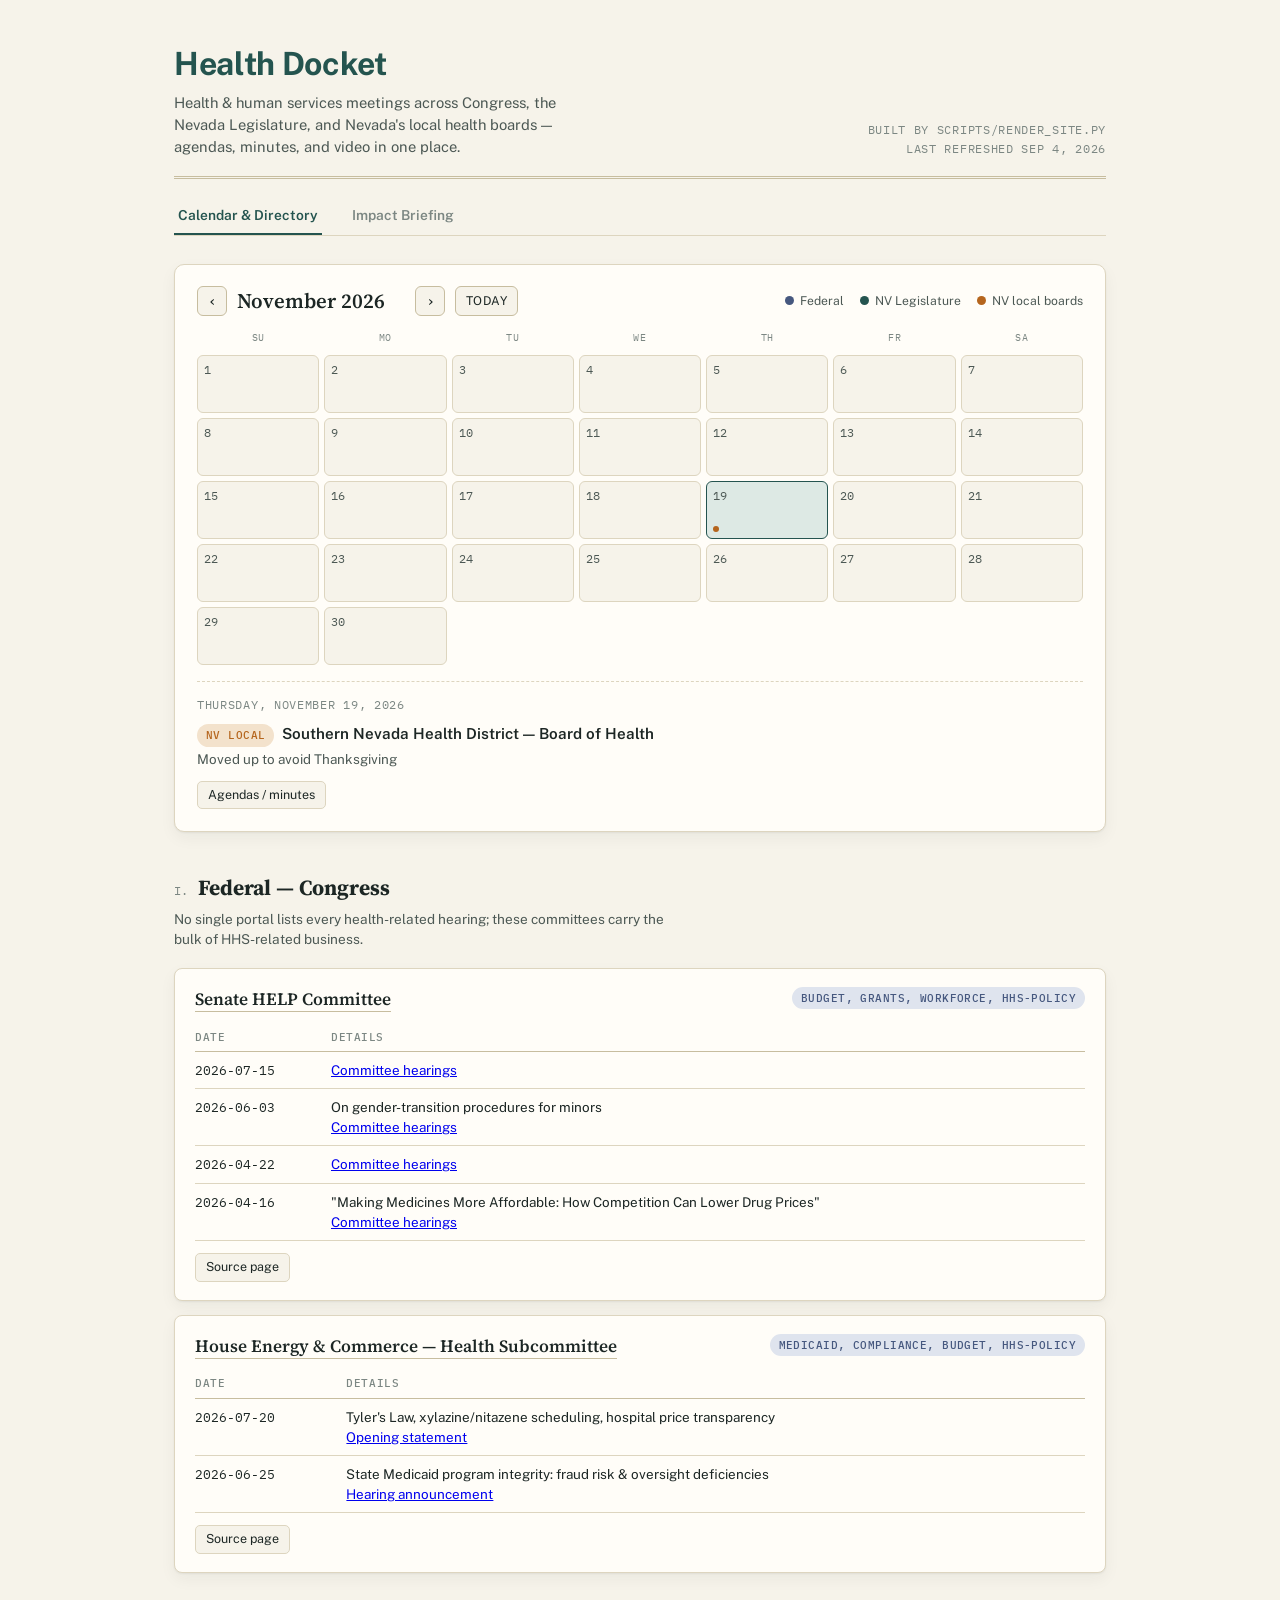
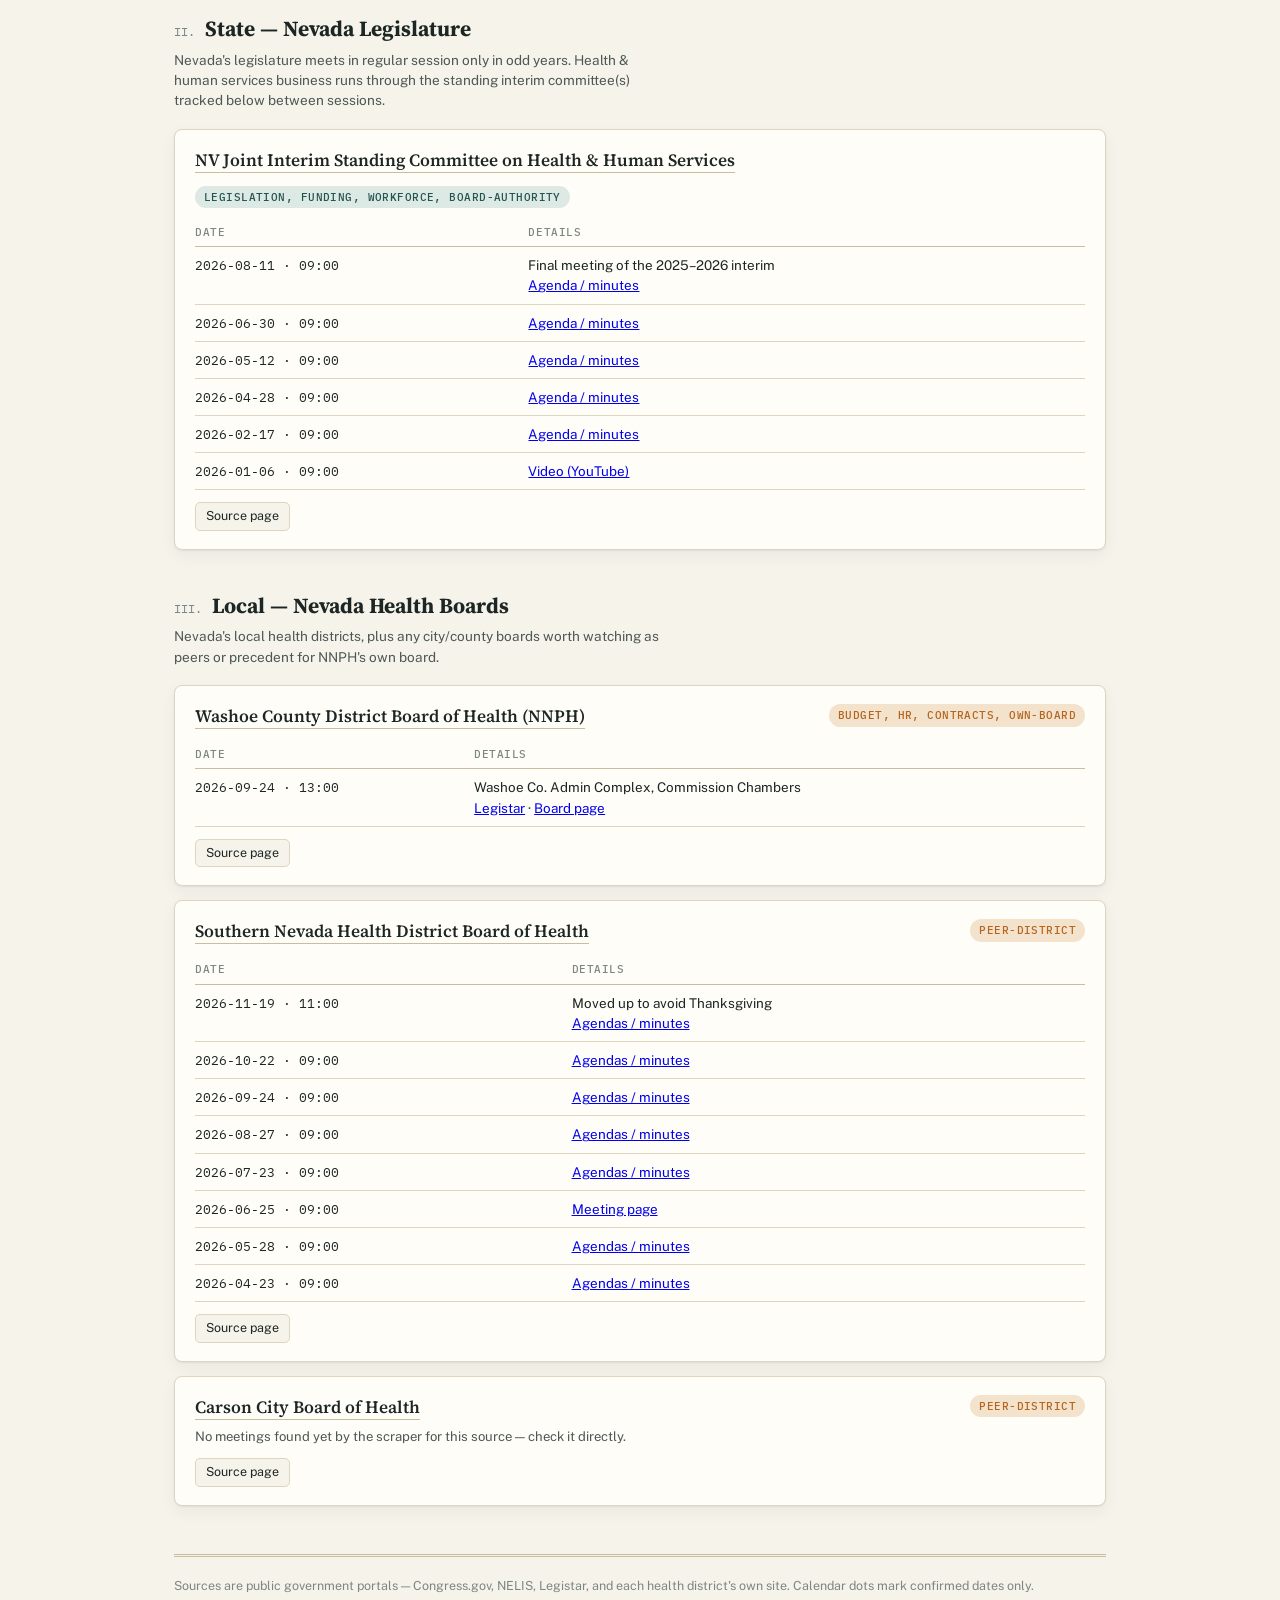
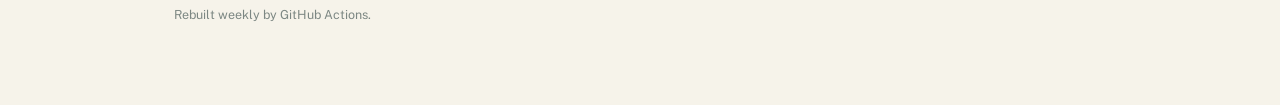
==== site/index.html @ 221c4522 "Initial scaffold: config-driven sources, per-portal scrapers, Jinja-rendered dashboard Replaces the " ====
<!doctype html>
<html lang="en">
<head>
<meta charset="utf-8">
<meta name="viewport" content="width=device-width, initial-scale=1">
<title>Health Docket</title>
<style>
  @import url('https://fonts.googleapis.com/css2?family=Source+Serif+4:opsz,wght@8..60,400;8..60,600;8..60,700&family=Public+Sans:wght@400;500;600;700&family=IBM+Plex+Mono:wght@400;500&display=swap');

  :root{
    --paper: #f6f3ea; --paper-raised: #fffdf8; --ink: #1c2624; --ink-soft: #4c5854; --ink-faint: #7c8783;
    --line: #ddd5bf; --line-strong: #c7bd9f; --primary: #24544f; --primary-soft: #dde9e4;
    --accent: #b5651d; --accent-soft: #f3e2cc; --good: #3f7355; --good-soft: #dfeadf;
    --federal: #46587f; --federal-soft: #dfe4ee; --state: #24544f; --local: #b5651d; --today-ring: #b5651d;
    --shadow: 0 1px 2px rgba(28,38,36,0.06), 0 6px 16px rgba(28,38,36,0.05);
  }
  @media (prefers-color-scheme: dark){
    :root:not([data-theme="light"]){
      --paper: #121715; --paper-raised: #182420; --ink: #e9e6da; --ink-soft: #b7bcb2; --ink-faint: #7f8b85;
      --line: #2b3733; --line-strong: #3c4a44; --primary: #7bbead; --primary-soft: #1c322d;
      --accent: #e0973f; --accent-soft: #3a2c19; --good: #83c39a; --good-soft: #1c3025;
      --federal: #8ea3d1; --federal-soft: #212b3d; --state: #7bbead; --local: #e0973f; --today-ring: #e0973f;
      --shadow: 0 1px 2px rgba(0,0,0,0.3), 0 8px 20px rgba(0,0,0,0.35);
    }
  }
  :root[data-theme="dark"]{
    --paper: #121715; --paper-raised: #182420; --ink: #e9e6da; --ink-soft: #b7bcb2; --ink-faint: #7f8b85;
    --line: #2b3733; --line-strong: #3c4a44; --primary: #7bbead; --primary-soft: #1c322d;
    --accent: #e0973f; --accent-soft: #3a2c19; --good: #83c39a; --good-soft: #1c3025;
    --federal: #8ea3d1; --federal-soft: #212b3d; --state: #7bbead; --local: #e0973f; --today-ring: #e0973f;
    --shadow: 0 1px 2px rgba(0,0,0,0.3), 0 8px 20px rgba(0,0,0,0.35);
  }
  *{ box-sizing: border-box; }
  html{ background: var(--paper); }
  body{ background: var(--paper); color: var(--ink); font-family: 'Public Sans', system-ui, sans-serif; line-height: 1.5; margin: 0; }
  .wrap{ max-width: 980px; margin: 0 auto; padding: 40px 24px 80px; }
  h1,h2,h3{ font-family: 'Source Serif 4', Georgia, serif; text-wrap: balance; margin: 0; }

  header.masthead{ border-bottom: 3px double var(--line-strong); padding-bottom: 18px; margin-bottom: 20px; display: flex; justify-content: space-between; align-items: flex-end; gap: 16px; flex-wrap: wrap; }
  .masthead-title{ font-size: 2rem; font-weight: 700; color: var(--primary); letter-spacing: -0.01em; }
  .masthead-sub{ color: var(--ink-soft); font-size: 0.92rem; max-width: 46ch; margin-top: 4px; }
  .masthead-meta{ text-align: right; font-family: 'IBM Plex Mono', monospace; font-size: 0.72rem; color: var(--ink-faint); text-transform: uppercase; letter-spacing: 0.06em; line-height: 1.6; }

  .tabs{ display: flex; gap: 4px; margin-bottom: 28px; border-bottom: 1px solid var(--line); }
  .tab-btn{ font-family: 'Public Sans', sans-serif; font-size: 0.86rem; font-weight: 600; color: var(--ink-faint); background: none; border: none; border-bottom: 2px solid transparent; padding: 8px 4px 10px; margin-right: 22px; cursor: pointer; }
  .tab-btn:hover{ color: var(--ink); }
  .tab-btn.active{ color: var(--primary); border-bottom-color: var(--primary); }

  .cal-card{ background: var(--paper-raised); border: 1px solid var(--line); border-radius: 10px; padding: 20px 22px 22px; margin-bottom: 40px; box-shadow: var(--shadow); }
  .cal-head{ display: flex; align-items: center; justify-content: space-between; flex-wrap: wrap; gap: 12px; margin-bottom: 14px; }
  .cal-nav{ display: flex; align-items: center; gap: 10px; }
  .cal-nav button{ font-family: 'IBM Plex Mono', monospace; background: var(--paper); border: 1px solid var(--line-strong); color: var(--ink); width: 30px; height: 30px; border-radius: 6px; cursor: pointer; font-size: 0.95rem; line-height: 1; }
  .cal-nav button:hover{ border-color: var(--primary); color: var(--primary); }
  .cal-nav .cal-today-btn{ width: auto; padding: 0 10px; font-family: 'Public Sans', sans-serif; font-size: 0.76rem; text-transform: uppercase; letter-spacing: 0.04em; }
  .cal-month-label{ font-family: 'Source Serif 4', serif; font-size: 1.3rem; font-weight: 600; min-width: 168px; }
  .cal-legend{ display: flex; gap: 16px; flex-wrap: wrap; font-size: 0.76rem; color: var(--ink-soft); }
  .cal-legend span{ display: inline-flex; align-items: center; gap: 6px; }
  .cal-legend i{ width: 9px; height: 9px; border-radius: 50%; display: inline-block; }
  .dot-federal{ background: var(--federal); } .dot-state{ background: var(--state); } .dot-local{ background: var(--local); }
  .cal-grid{ display: grid; grid-template-columns: repeat(7, 1fr); gap: 5px; }
  .cal-dow{ font-family: 'IBM Plex Mono', monospace; font-size: 0.65rem; text-transform: uppercase; letter-spacing: 0.06em; color: var(--ink-faint); text-align: center; padding-bottom: 4px; }
  .cal-cell{ position: relative; min-height: 58px; border: 1px solid var(--line); border-radius: 6px; padding: 5px 6px; background: var(--paper); }
  .cal-cell.pad{ background: transparent; border-color: transparent; }
  .cal-cell.has-events{ cursor: pointer; }
  .cal-cell.has-events:hover{ border-color: var(--primary); }
  .cal-cell.is-today{ box-shadow: inset 0 0 0 2px var(--today-ring); }
  .cal-cell.is-selected{ background: var(--primary-soft); border-color: var(--primary); }
  .cal-daynum{ font-family: 'IBM Plex Mono', monospace; font-size: 0.72rem; font-variant-numeric: tabular-nums; color: var(--ink-soft); }
  .cal-dots{ position: absolute; bottom: 6px; left: 6px; display: flex; gap: 3px; }
  .cal-dots i{ width: 6px; height: 6px; border-radius: 50%; display: inline-block; }
  .cal-detail{ margin-top: 16px; padding-top: 14px; border-top: 1px dashed var(--line); }
  .cal-detail-date{ font-family: 'IBM Plex Mono', monospace; font-size: 0.72rem; text-transform: uppercase; letter-spacing: 0.06em; color: var(--ink-faint); margin-bottom: 10px; }
  .cal-item{ margin-bottom: 12px; } .cal-item:last-child{ margin-bottom: 0; }
  .cal-item-head{ display: flex; align-items: baseline; gap: 8px; flex-wrap: wrap; }
  .cal-item-title{ font-weight: 600; font-size: 0.95rem; }
  .cal-item-note{ font-size: 0.84rem; color: var(--ink-soft); margin-top: 2px; }
  .cal-empty{ color: var(--ink-faint); font-size: 0.86rem; }

  section.tier{ margin-bottom: 40px; }
  .tier-head{ display: flex; align-items: baseline; gap: 10px; margin-bottom: 4px; }
  .tier-index{ font-family: 'IBM Plex Mono', monospace; color: var(--ink-faint); font-size: 0.78rem; }
  .tier-title{ font-size: 1.35rem; color: var(--ink); }
  .tier-desc{ color: var(--ink-soft); font-size: 0.85rem; margin: 4px 0 18px; max-width: 62ch; }

  .card{ background: var(--paper-raised); border: 1px solid var(--line); border-radius: 8px; padding: 18px 20px; margin-bottom: 14px; box-shadow: var(--shadow); }
  .card-head{ display: flex; justify-content: space-between; align-items: flex-start; gap: 12px; flex-wrap: wrap; }
  .card-name{ font-family: 'Source Serif 4', serif; font-weight: 600; font-size: 1.08rem; }
  .card-name a{ color: var(--ink); text-decoration: none; border-bottom: 1px solid var(--line-strong); }
  .card-name a:hover{ color: var(--primary); border-color: var(--primary); }
  .pill{ font-family: 'IBM Plex Mono', monospace; font-size: 0.68rem; letter-spacing: 0.04em; text-transform: uppercase; padding: 3px 9px; border-radius: 100px; white-space: nowrap; font-weight: 500; }
  .pill-upcoming{ background: var(--accent-soft); color: var(--accent); }
  .pill-recurring{ background: var(--primary-soft); color: var(--primary); }
  .pill-watch{ background: var(--line); color: var(--ink-soft); }
  .pill-federal{ background: var(--federal-soft); color: var(--federal); }
  .card-meta{ font-size: 0.82rem; color: var(--ink-soft); margin-top: 6px; }
  .linkrow{ display: flex; flex-wrap: wrap; gap: 8px; margin-top: 12px; }
  .linkrow a{ font-size: 0.78rem; color: var(--ink); background: var(--paper); border: 1px solid var(--line); padding: 4px 10px; border-radius: 5px; text-decoration: none; display: inline-flex; align-items: center; gap: 5px; }
  .linkrow a:hover{ border-color: var(--primary); color: var(--primary); }
  table.history{ width: 100%; border-collapse: collapse; font-size: 0.84rem; margin-top: 10px; }
  table.history th{ text-align: left; font-family: 'IBM Plex Mono', monospace; font-size: 0.68rem; text-transform: uppercase; letter-spacing: 0.05em; color: var(--ink-faint); font-weight: 500; padding: 6px 10px 6px 0; border-bottom: 1px solid var(--line-strong); }
  table.history td{ padding: 8px 10px 8px 0; border-bottom: 1px solid var(--line); vertical-align: top; }
  table.history td.date{ font-family: 'IBM Plex Mono', monospace; font-variant-numeric: tabular-nums; white-space: nowrap; }
  .table-wrap{ overflow-x: auto; }

  .briefing-intro{ color: var(--ink-soft); font-size: 0.88rem; max-width: 66ch; margin-bottom: 28px; }
  .briefing-intro b{ color: var(--ink); }
  .impact-card{ background: var(--paper-raised); border: 1px solid var(--line); border-radius: 8px; padding: 18px 20px; margin-bottom: 14px; box-shadow: var(--shadow); }
  .impact-date{ font-family: 'IBM Plex Mono', monospace; font-size: 0.72rem; color: var(--ink-faint); text-transform: uppercase; letter-spacing: 0.05em; margin-bottom: 4px; }
  .impact-title{ font-family: 'Source Serif 4', serif; font-weight: 600; font-size: 1.05rem; }
  .impact-note{ margin-top: 12px; padding: 10px 14px; background: var(--accent-soft); border-left: 3px solid var(--accent); border-radius: 0 5px 5px 0; font-size: 0.86rem; color: var(--ink); }
  .impact-note b{ display: block; font-family: 'IBM Plex Mono', monospace; font-size: 0.66rem; text-transform: uppercase; letter-spacing: 0.06em; color: var(--accent); margin-bottom: 4px; }
  .impact-note.unverified{ background: var(--line); border-left-color: var(--ink-faint); }
  .impact-note.unverified b{ color: var(--ink-soft); }
  .impact-empty{ color: var(--ink-faint); font-size: 0.86rem; }

  footer{ margin-top: 48px; padding-top: 20px; border-top: 3px double var(--line-strong); font-size: 0.78rem; color: var(--ink-faint); display: flex; justify-content: space-between; flex-wrap: wrap; gap: 10px; }

  @media (max-width: 620px){ .masthead{ flex-direction: column; align-items: flex-start; } .masthead-meta{ text-align: left; } .cal-cell{ min-height: 44px; } .cal-daynum{ font-size: 0.64rem; } }
</style>
</head>
<body>
<div class="wrap">

  <header class="masthead">
    <div>
      <div class="masthead-title">Health Docket</div>
      <div class="masthead-sub">Health &amp; human services meetings across Congress, the Nevada Legislature, and Nevada's local health boards — agendas, minutes, and video in one place.</div>
    </div>
    <div class="masthead-meta">Built by scripts/render_site.py<br>Last refreshed Sep 4, 2026</div>
  </header>

  <nav class="tabs">
    <button class="tab-btn active" data-view="calendar">Calendar &amp; Directory</button>
    <button class="tab-btn" data-view="briefing">Impact Briefing</button>
  </nav>

  <div id="view-calendar" class="view">
    <div class="cal-card">
      <div class="cal-head">
        <div class="cal-nav">
          <button id="cal-prev" aria-label="Previous month">&lsaquo;</button>
          <div class="cal-month-label" id="cal-month-label"></div>
          <button id="cal-next" aria-label="Next month">&rsaquo;</button>
          <button class="cal-today-btn" id="cal-today">Today</button>
        </div>
        <div class="cal-legend">
          <span><i class="dot-federal"></i>Federal</span>
          <span><i class="dot-state"></i>NV Legislature</span>
          <span><i class="dot-local"></i>NV local boards</span>
        </div>
      </div>
      <div class="cal-grid" id="cal-dow"></div>
      <div class="cal-grid" id="cal-grid" style="margin-top:5px;"></div>
      <div class="cal-detail" id="cal-detail"></div>
    </div>

    
    <section class="tier">
      <div class="tier-head">
        <span class="tier-index">I.</span>
        <h2 class="tier-title">Federal — Congress</h2>
      </div>
      <p class="tier-desc">No single portal lists every health-related hearing; these committees carry the bulk of HHS-related business.
</p>

      
      <div class="card">
        <div class="card-head">
          <span class="card-name"><a href="https://www.help.senate.gov/hearings" target="_blank" rel="noopener">Senate HELP Committee</a></span>
          <span class="pill pill-federal">budget, grants, workforce, hhs-policy</span>
        </div>
        
        <div class="table-wrap">
          <table class="history">
            <tr><th>Date</th><th>Details</th></tr>
            
            <tr>
              <td class="date">2026-07-15</td>
              <td><a href="https://www.help.senate.gov/hearings" target="_blank" rel="noopener">Committee hearings</a></td>
            </tr>
            
            <tr>
              <td class="date">2026-06-03</td>
              <td>On gender-transition procedures for minors<br><a href="https://www.help.senate.gov/hearings" target="_blank" rel="noopener">Committee hearings</a></td>
            </tr>
            
            <tr>
              <td class="date">2026-04-22</td>
              <td><a href="https://www.help.senate.gov/hearings" target="_blank" rel="noopener">Committee hearings</a></td>
            </tr>
            
            <tr>
              <td class="date">2026-04-16</td>
              <td>&#34;Making Medicines More Affordable: How Competition Can Lower Drug Prices&#34;<br><a href="https://www.help.senate.gov/hearings" target="_blank" rel="noopener">Committee hearings</a></td>
            </tr>
            
          </table>
        </div>
        
        
        <div class="linkrow"><a href="https://www.help.senate.gov/hearings" target="_blank" rel="noopener">Source page</a></div>
        
      </div>
      
      <div class="card">
        <div class="card-head">
          <span class="card-name"><a href="https://energycommerce.house.gov/news/hearings" target="_blank" rel="noopener">House Energy &amp; Commerce — Health Subcommittee</a></span>
          <span class="pill pill-federal">medicaid, compliance, budget, hhs-policy</span>
        </div>
        
        <div class="table-wrap">
          <table class="history">
            <tr><th>Date</th><th>Details</th></tr>
            
            <tr>
              <td class="date">2026-07-20</td>
              <td>Tyler&#39;s Law, xylazine/nitazene scheduling, hospital price transparency<br><a href="https://energycommerce.house.gov/posts/chairman-guthrie-delivers-opening-statement-at-full-committee-markup-to-promote-affordability-and-the-wellbeing-of-americans" target="_blank" rel="noopener">Opening statement</a></td>
            </tr>
            
            <tr>
              <td class="date">2026-06-25</td>
              <td>State Medicaid program integrity: fraud risk &amp; oversight deficiencies<br><a href="https://energycommerce.house.gov/posts/chairmen-guthrie-and-joyce-announce-oversight-and-investigations-hearing-on-the-fraud-risks-of-state-medicaid-programs" target="_blank" rel="noopener">Hearing announcement</a></td>
            </tr>
            
          </table>
        </div>
        
        
        <div class="linkrow"><a href="https://energycommerce.house.gov/news/hearings" target="_blank" rel="noopener">Source page</a></div>
        
      </div>
      
    </section>
    
    <section class="tier">
      <div class="tier-head">
        <span class="tier-index">II.</span>
        <h2 class="tier-title">State — Nevada Legislature</h2>
      </div>
      <p class="tier-desc">Nevada&#39;s legislature meets in regular session only in odd years. Health &amp; human services business runs through the standing interim committee(s) tracked below between sessions.
</p>

      
      <div class="card">
        <div class="card-head">
          <span class="card-name"><a href="https://www.leg.state.nv.us/App/InterimCommittee/REL/Interim2025/Committee/2053/Meetings" target="_blank" rel="noopener">NV Joint Interim Standing Committee on Health &amp; Human Services</a></span>
          <span class="pill pill-recurring">legislation, funding, workforce, board-authority</span>
        </div>
        
        <div class="table-wrap">
          <table class="history">
            <tr><th>Date</th><th>Details</th></tr>
            
            <tr>
              <td class="date">2026-08-11 · 09:00</td>
              <td>Final meeting of the 2025–2026 interim<br><a href="https://www.leg.state.nv.us/App/InterimCommittee/REL/Interim2025/Meeting/34838" target="_blank" rel="noopener">Agenda / minutes</a></td>
            </tr>
            
            <tr>
              <td class="date">2026-06-30 · 09:00</td>
              <td><a href="https://www.leg.state.nv.us/App/InterimCommittee/REL/Interim2025/Meeting/34835" target="_blank" rel="noopener">Agenda / minutes</a></td>
            </tr>
            
            <tr>
              <td class="date">2026-05-12 · 09:00</td>
              <td><a href="https://www.leg.state.nv.us/App/InterimCommittee/REL/Interim2025/Meeting/34836" target="_blank" rel="noopener">Agenda / minutes</a></td>
            </tr>
            
            <tr>
              <td class="date">2026-04-28 · 09:00</td>
              <td><a href="https://www.leg.state.nv.us/App/InterimCommittee/REL/Interim2025/Meeting/35162" target="_blank" rel="noopener">Agenda / minutes</a></td>
            </tr>
            
            <tr>
              <td class="date">2026-02-17 · 09:00</td>
              <td><a href="https://www.leg.state.nv.us/App/InterimCommittee/REL/Interim2025/Meeting/34834" target="_blank" rel="noopener">Agenda / minutes</a></td>
            </tr>
            
            <tr>
              <td class="date">2026-01-06 · 09:00</td>
              <td><a href="https://www.youtube.com/watch?v=RcCjScFBsyc" target="_blank" rel="noopener">Video (YouTube)</a></td>
            </tr>
            
          </table>
        </div>
        
        
        <div class="linkrow"><a href="https://www.leg.state.nv.us/App/InterimCommittee/REL/Interim2025/Committee/2053/Meetings" target="_blank" rel="noopener">Source page</a></div>
        
      </div>
      
    </section>
    
    <section class="tier">
      <div class="tier-head">
        <span class="tier-index">III.</span>
        <h2 class="tier-title">Local — Nevada Health Boards</h2>
      </div>
      <p class="tier-desc">Nevada&#39;s local health districts, plus any city/county boards worth watching as peers or precedent for NNPH&#39;s own board.
</p>

      
      <div class="card">
        <div class="card-head">
          <span class="card-name"><a href="https://washoe-nv.legistar.com/" target="_blank" rel="noopener">Washoe County District Board of Health (NNPH)</a></span>
          <span class="pill pill-upcoming">budget, hr, contracts, own-board</span>
        </div>
        
        <div class="table-wrap">
          <table class="history">
            <tr><th>Date</th><th>Details</th></tr>
            
            <tr>
              <td class="date">2026-09-24 · 13:00</td>
              <td>Washoe Co. Admin Complex, Commission Chambers<br><a href="https://washoe-nv.legistar.com/" target="_blank" rel="noopener">Legistar</a> · <a href="https://www.nnph.org/about-us/board-committees/district-board-of-health/index.php" target="_blank" rel="noopener">Board page</a></td>
            </tr>
            
          </table>
        </div>
        
        
        <div class="linkrow"><a href="https://washoe-nv.legistar.com/" target="_blank" rel="noopener">Source page</a></div>
        
      </div>
      
      <div class="card">
        <div class="card-head">
          <span class="card-name"><a href="https://www.southernnevadahealthdistrict.org/meetings/board-of-health-agendas-minutes-and-audio-recordings/" target="_blank" rel="noopener">Southern Nevada Health District Board of Health</a></span>
          <span class="pill pill-upcoming">peer-district</span>
        </div>
        
        <div class="table-wrap">
          <table class="history">
            <tr><th>Date</th><th>Details</th></tr>
            
            <tr>
              <td class="date">2026-11-19 · 11:00</td>
              <td>Moved up to avoid Thanksgiving<br><a href="https://www.southernnevadahealthdistrict.org/meetings/board-of-health-agendas-minutes-and-audio-recordings/" target="_blank" rel="noopener">Agendas / minutes</a></td>
            </tr>
            
            <tr>
              <td class="date">2026-10-22 · 09:00</td>
              <td><a href="https://www.southernnevadahealthdistrict.org/meetings/board-of-health-agendas-minutes-and-audio-recordings/" target="_blank" rel="noopener">Agendas / minutes</a></td>
            </tr>
            
            <tr>
              <td class="date">2026-09-24 · 09:00</td>
              <td><a href="https://www.southernnevadahealthdistrict.org/meetings/board-of-health-agendas-minutes-and-audio-recordings/" target="_blank" rel="noopener">Agendas / minutes</a></td>
            </tr>
            
            <tr>
              <td class="date">2026-08-27 · 09:00</td>
              <td><a href="https://www.southernnevadahealthdistrict.org/meetings/board-of-health-agendas-minutes-and-audio-recordings/" target="_blank" rel="noopener">Agendas / minutes</a></td>
            </tr>
            
            <tr>
              <td class="date">2026-07-23 · 09:00</td>
              <td><a href="https://www.southernnevadahealthdistrict.org/meetings/board-of-health-agendas-minutes-and-audio-recordings/" target="_blank" rel="noopener">Agendas / minutes</a></td>
            </tr>
            
            <tr>
              <td class="date">2026-06-25 · 09:00</td>
              <td><a href="https://www.southernnevadahealthdistrict.org/meetings/june-25-2026-900-a-m/" target="_blank" rel="noopener">Meeting page</a></td>
            </tr>
            
            <tr>
              <td class="date">2026-05-28 · 09:00</td>
              <td><a href="https://www.southernnevadahealthdistrict.org/meetings/board-of-health-agendas-minutes-and-audio-recordings/" target="_blank" rel="noopener">Agendas / minutes</a></td>
            </tr>
            
            <tr>
              <td class="date">2026-04-23 · 09:00</td>
              <td><a href="https://www.southernnevadahealthdistrict.org/meetings/board-of-health-agendas-minutes-and-audio-recordings/" target="_blank" rel="noopener">Agendas / minutes</a></td>
            </tr>
            
          </table>
        </div>
        
        
        <div class="linkrow"><a href="https://www.southernnevadahealthdistrict.org/meetings/board-of-health-agendas-minutes-and-audio-recordings/" target="_blank" rel="noopener">Source page</a></div>
        
      </div>
      
      <div class="card">
        <div class="card-head">
          <span class="card-name"><a href="https://www.carson.org/government/city-meetings/minutes/board-of-health" target="_blank" rel="noopener">Carson City Board of Health</a></span>
          <span class="pill pill-upcoming">peer-district</span>
        </div>
        
        <div class="card-meta">No meetings found yet by the scraper for this source — check it directly.</div>
        
        
        <div class="linkrow"><a href="https://www.carson.org/government/city-meetings/minutes/board-of-health" target="_blank" rel="noopener">Source page</a></div>
        
      </div>
      
    </section>
    
  </div>

  <div id="view-briefing" class="view" hidden>
    <p class="briefing-intro">Recent, completed meetings filtered for relevance to <b>NNPH's administrative functions</b> — finance/budget, HR/staffing, IT &amp; data systems, and grant/contract compliance — or to HHS policy broadly, written by Claude via <code>scripts/generate_briefing.py</code>. Items marked <span class="pill pill-watch" style="vertical-align:1px;">check source</span> mean the note is based on a title/topic only, not verified agenda or hearing content.</p>

    
    <section class="tier">
      <div class="tier-head">
        <span class="tier-index">I.</span>
        <h2 class="tier-title">Federal — Congress</h2>
      </div>
      
        
        <div class="impact-card">
          <div class="impact-date">2026-07-20 · House Energy &amp; Commerce — full committee markup</div>
          <div class="impact-title"><a href="https://energycommerce.house.gov/posts/chairman-guthrie-delivers-opening-statement-at-full-committee-markup-to-promote-affordability-and-the-wellbeing-of-americans" target="_blank" rel="noopener">Tyler&#39;s Law, xylazine/nitazene scheduling, hospital price transparency</a></div>
          
          <div class="impact-note unverified">
            <b>Check source</b>
            Price-transparency rules can eventually touch fee schedules and reporting for county-run clinical services; drug-scheduling changes are more a program/compliance matter than Finance/HR/IT. Bill text and committee report weren&#39;t reviewed here — read the markup summary before treating this as settled.
          </div>
        </div>
        
        <div class="impact-card">
          <div class="impact-date">2026-06-25 · House Energy &amp; Commerce — Oversight &amp; Investigations</div>
          <div class="impact-title"><a href="https://energycommerce.house.gov/posts/chairmen-guthrie-and-joyce-announce-oversight-and-investigations-hearing-on-the-fraud-risks-of-state-medicaid-programs" target="_blank" rel="noopener">State Medicaid program integrity: fraud risk &amp; oversight deficiencies</a></div>
          
          <div class="impact-note unverified">
            <b>Check source</b>
            Congressional Medicaid-integrity scrutiny tends to precede tighter federal audit and documentation requirements that flow down through state Medicaid contracts — worth a heads-up for anything Finance administers that touches Medicaid billing or cost reporting.
          </div>
        </div>
        
        <div class="impact-card">
          <div class="impact-date">2026-04-22 · Senate HELP — FY2027 HHS budget hearing</div>
          <div class="impact-title"><a href="https://www.help.senate.gov/hearings" target="_blank" rel="noopener">Senate HELP — FY2027 HHS budget hearing</a></div>
          
          <div class="impact-note unverified">
            <b>Check source</b>
            Federal HHS appropriations set the ceiling for CDC/HRSA grant lines that flow into local health district budgets (PHEP, immunization, and similar pass-through funding). A useful leading indicator to note against next year&#39;s grant revenue assumptions in the Budget Book.
          </div>
        </div>
        
      
    </section>
    
    <section class="tier">
      <div class="tier-head">
        <span class="tier-index">II.</span>
        <h2 class="tier-title">State — Nevada Legislature</h2>
      </div>
      
        
        <div class="impact-card">
          <div class="impact-date">2026-08-11 · NV Joint Interim Standing Committee on Health &amp; Human Services</div>
          <div class="impact-title"><a href="https://www.leg.state.nv.us/App/InterimCommittee/REL/Interim2025/Meeting/34838" target="_blank" rel="noopener">Final meeting of the 2025–2026 interim</a></div>
          
          <div class="impact-note unverified">
            <b>Check source</b>
            Late-interim meetings of this committee are where Bill Draft Requests (BDRs) headed into the 2027 legislative session typically get finalized. This hasn&#39;t been verified against this specific meeting&#39;s exhibits — scan them for anything touching public health district funding, board-of-health authority, or state health-workforce classifications, since those become bills NNPH may need to track in 2027.
          </div>
        </div>
        
      
    </section>
    
    <section class="tier">
      <div class="tier-head">
        <span class="tier-index">III.</span>
        <h2 class="tier-title">Local — Nevada Health Boards</h2>
      </div>
      
        <p class="impact-empty">No briefing items yet for this tier.</p>
      
    </section>
    
  </div>

  <footer>
    <span>Sources are public government portals — Congress.gov, NELIS, Legistar, and each health district's own site. Calendar dots mark confirmed dates only.</span>
    <span>Rebuilt weekly by GitHub Actions.</span>
  </footer>

</div>

<script>
(function(){
  var MEETINGS = [
  {
    "date": "2026-01-06",
    "tier": "state",
    "title": "NV Joint Interim Standing Committee on Health & Human Services",
    "note": null,
    "links": [
      {
        "label": "Video (YouTube)",
        "url": "https://www.youtube.com/watch?v=RcCjScFBsyc"
      }
    ]
  },
  {
    "date": "2026-01-22",
    "tier": "local",
    "title": "Southern Nevada Health District \u2014 Board of Health",
    "note": null,
    "links": [
      {
        "label": "Agendas / minutes",
        "url": "https://www.southernnevadahealthdistrict.org/meetings/board-of-health-agendas-minutes-and-audio-recordings/"
      }
    ]
  },
  {
    "date": "2026-02-17",
    "tier": "state",
    "title": "NV Joint Interim Standing Committee on Health & Human Services",
    "note": null,
    "links": [
      {
        "label": "Agenda / minutes",
        "url": "https://www.leg.state.nv.us/App/InterimCommittee/REL/Interim2025/Meeting/34834"
      }
    ]
  },
  {
    "date": "2026-02-26",
    "tier": "local",
    "title": "Southern Nevada Health District \u2014 Board of Health",
    "note": null,
    "links": [
      {
        "label": "Agendas / minutes",
        "url": "https://www.southernnevadahealthdistrict.org/meetings/board-of-health-agendas-minutes-and-audio-recordings/"
      }
    ]
  },
  {
    "date": "2026-03-26",
    "tier": "local",
    "title": "Southern Nevada Health District \u2014 Board of Health",
    "note": null,
    "links": [
      {
        "label": "Agendas / minutes",
        "url": "https://www.southernnevadahealthdistrict.org/meetings/board-of-health-agendas-minutes-and-audio-recordings/"
      }
    ]
  },
  {
    "date": "2026-04-16",
    "tier": "federal",
    "title": "Senate HELP \u2014 drug pricing competition hearing",
    "note": "\"Making Medicines More Affordable: How Competition Can Lower Drug Prices\"",
    "links": [
      {
        "label": "Committee hearings",
        "url": "https://www.help.senate.gov/hearings"
      }
    ]
  },
  {
    "date": "2026-04-22",
    "tier": "federal",
    "title": "Senate HELP \u2014 FY2027 HHS budget hearing",
    "note": null,
    "links": [
      {
        "label": "Committee hearings",
        "url": "https://www.help.senate.gov/hearings"
      }
    ]
  },
  {
    "date": "2026-04-23",
    "tier": "local",
    "title": "Southern Nevada Health District \u2014 Board of Health",
    "note": null,
    "links": [
      {
        "label": "Agendas / minutes",
        "url": "https://www.southernnevadahealthdistrict.org/meetings/board-of-health-agendas-minutes-and-audio-recordings/"
      }
    ]
  },
  {
    "date": "2026-04-28",
    "tier": "state",
    "title": "NV Joint Interim Standing Committee on Health & Human Services",
    "note": null,
    "links": [
      {
        "label": "Agenda / minutes",
        "url": "https://www.leg.state.nv.us/App/InterimCommittee/REL/Interim2025/Meeting/35162"
      }
    ]
  },
  {
    "date": "2026-05-12",
    "tier": "state",
    "title": "NV Joint Interim Standing Committee on Health & Human Services",
    "note": null,
    "links": [
      {
        "label": "Agenda / minutes",
        "url": "https://www.leg.state.nv.us/App/InterimCommittee/REL/Interim2025/Meeting/34836"
      }
    ]
  },
  {
    "date": "2026-05-28",
    "tier": "local",
    "title": "Southern Nevada Health District \u2014 Board of Health",
    "note": null,
    "links": [
      {
        "label": "Agendas / minutes",
        "url": "https://www.southernnevadahealthdistrict.org/meetings/board-of-health-agendas-minutes-and-audio-recordings/"
      }
    ]
  },
  {
    "date": "2026-06-03",
    "tier": "federal",
    "title": "Senate HELP hearing",
    "note": "On gender-transition procedures for minors",
    "links": [
      {
        "label": "Committee hearings",
        "url": "https://www.help.senate.gov/hearings"
      }
    ]
  },
  {
    "date": "2026-06-25",
    "tier": "federal",
    "title": "House Energy & Commerce \u2014 Oversight & Investigations",
    "note": "State Medicaid program integrity: fraud risk & oversight deficiencies",
    "links": [
      {
        "label": "Hearing announcement",
        "url": "https://energycommerce.house.gov/posts/chairmen-guthrie-and-joyce-announce-oversight-and-investigations-hearing-on-the-fraud-risks-of-state-medicaid-programs"
      }
    ]
  },
  {
    "date": "2026-06-25",
    "tier": "local",
    "title": "Southern Nevada Health District \u2014 Board of Health",
    "note": null,
    "links": [
      {
        "label": "Meeting page",
        "url": "https://www.southernnevadahealthdistrict.org/meetings/june-25-2026-900-a-m/"
      }
    ]
  },
  {
    "date": "2026-06-30",
    "tier": "state",
    "title": "NV Joint Interim Standing Committee on Health & Human Services",
    "note": null,
    "links": [
      {
        "label": "Agenda / minutes",
        "url": "https://www.leg.state.nv.us/App/InterimCommittee/REL/Interim2025/Meeting/34835"
      }
    ]
  },
  {
    "date": "2026-07-15",
    "tier": "federal",
    "title": "Senate HELP \u2014 HHS/CDC Director nominations",
    "note": null,
    "links": [
      {
        "label": "Committee hearings",
        "url": "https://www.help.senate.gov/hearings"
      }
    ]
  },
  {
    "date": "2026-07-20",
    "tier": "federal",
    "title": "House Energy & Commerce \u2014 full committee markup",
    "note": "Tyler's Law, xylazine/nitazene scheduling, hospital price transparency",
    "links": [
      {
        "label": "Opening statement",
        "url": "https://energycommerce.house.gov/posts/chairman-guthrie-delivers-opening-statement-at-full-committee-markup-to-promote-affordability-and-the-wellbeing-of-americans"
      }
    ]
  },
  {
    "date": "2026-07-23",
    "tier": "local",
    "title": "Southern Nevada Health District \u2014 Board of Health",
    "note": null,
    "links": [
      {
        "label": "Agendas / minutes",
        "url": "https://www.southernnevadahealthdistrict.org/meetings/board-of-health-agendas-minutes-and-audio-recordings/"
      }
    ]
  },
  {
    "date": "2026-08-11",
    "tier": "state",
    "title": "NV Joint Interim Standing Committee on Health & Human Services",
    "note": "Final meeting of the 2025\u20132026 interim",
    "links": [
      {
        "label": "Agenda / minutes",
        "url": "https://www.leg.state.nv.us/App/InterimCommittee/REL/Interim2025/Meeting/34838"
      }
    ]
  },
  {
    "date": "2026-08-27",
    "tier": "local",
    "title": "Southern Nevada Health District \u2014 Board of Health",
    "note": null,
    "links": [
      {
        "label": "Agendas / minutes",
        "url": "https://www.southernnevadahealthdistrict.org/meetings/board-of-health-agendas-minutes-and-audio-recordings/"
      }
    ]
  },
  {
    "date": "2026-09-24",
    "tier": "local",
    "title": "Southern Nevada Health District \u2014 Board of Health",
    "note": null,
    "links": [
      {
        "label": "Agendas / minutes",
        "url": "https://www.southernnevadahealthdistrict.org/meetings/board-of-health-agendas-minutes-and-audio-recordings/"
      }
    ]
  },
  {
    "date": "2026-09-24",
    "tier": "local",
    "title": "Washoe County District Board of Health (NNPH)",
    "note": "Washoe Co. Admin Complex, Commission Chambers",
    "links": [
      {
        "label": "Legistar",
        "url": "https://washoe-nv.legistar.com/"
      },
      {
        "label": "Board page",
        "url": "https://www.nnph.org/about-us/board-committees/district-board-of-health/index.php"
      }
    ]
  },
  {
    "date": "2026-10-22",
    "tier": "local",
    "title": "Southern Nevada Health District \u2014 Board of Health",
    "note": null,
    "links": [
      {
        "label": "Agendas / minutes",
        "url": "https://www.southernnevadahealthdistrict.org/meetings/board-of-health-agendas-minutes-and-audio-recordings/"
      }
    ]
  },
  {
    "date": "2026-11-19",
    "tier": "local",
    "title": "Southern Nevada Health District \u2014 Board of Health",
    "note": "Moved up to avoid Thanksgiving",
    "links": [
      {
        "label": "Agendas / minutes",
        "url": "https://www.southernnevadahealthdistrict.org/meetings/board-of-health-agendas-minutes-and-audio-recordings/"
      }
    ]
  }
];

  var DOW = ['Su','Mo','Tu','We','Th','Fr','Sa'];
  var MONTHS = ['January','February','March','April','May','June','July','August','September','October','November','December'];

  function iso(y,m,d){ var mm=String(m+1).padStart(2,'0'); var dd=String(d).padStart(2,'0'); return y+'-'+mm+'-'+dd; }
  function byDate(dateStr){ return MEETINGS.filter(function(m){ return m.date === dateStr; }); }

  var today = new Date(); today.setHours(0,0,0,0);
  var todayIso = iso(today.getFullYear(), today.getMonth(), today.getDate());

  var sorted = MEETINGS.slice().sort(function(a,b){ return a.date.localeCompare(b.date); });
  var upcoming = sorted.filter(function(m){ return m.date >= todayIso; });
  var defaultSelected = upcoming.length ? upcoming[0].date : (sorted.length ? sorted[sorted.length-1].date : todayIso);
  var defParts = defaultSelected.split('-').map(Number);
  var viewYear = defParts[0], viewMonth = defParts[1]-1, selected = defaultSelected;

  var dowEl = document.getElementById('cal-dow');
  DOW.forEach(function(d){ var el=document.createElement('div'); el.className='cal-dow'; el.textContent=d; dowEl.appendChild(el); });

  var gridEl = document.getElementById('cal-grid');
  var labelEl = document.getElementById('cal-month-label');
  var detailEl = document.getElementById('cal-detail');

  function renderDetail(dateStr){
    var items = byDate(dateStr);
    var d = new Date(dateStr+'T00:00:00');
    var heading = d.toLocaleDateString(undefined, {weekday:'long', month:'long', day:'numeric', year:'numeric'});
    var html = '<div class="cal-detail-date">'+heading+'</div>';
    if(!items.length){ html += '<div class="cal-empty">No tracked meetings on this date.</div>'; }
    else {
      items.forEach(function(it){
        var pillClass = it.tier === 'federal' ? 'pill-federal' : (it.tier === 'state' ? 'pill-recurring' : 'pill-upcoming');
        var tierLabel = it.tier === 'federal' ? 'Federal' : (it.tier === 'state' ? 'NV Legislature' : 'NV local');
        html += '<div class="cal-item"><div class="cal-item-head"><span class="pill '+pillClass+'">'+tierLabel+'</span><span class="cal-item-title">'+it.title+'</span></div>';
        if(it.note){ html += '<div class="cal-item-note">'+it.note+'</div>'; }
        if(it.links && it.links.length){
          html += '<div class="linkrow">';
          it.links.forEach(function(l){ html += '<a href="'+l.url+'" target="_blank" rel="noopener">'+l.label+'</a>'; });
          html += '</div>';
        }
        html += '</div>';
      });
    }
    detailEl.innerHTML = html;
  }

  function renderGrid(){
    labelEl.textContent = MONTHS[viewMonth] + ' ' + viewYear;
    gridEl.innerHTML = '';
    var firstDow = new Date(viewYear, viewMonth, 1).getDay();
    var daysInMonth = new Date(viewYear, viewMonth+1, 0).getDate();
    for(var i=0;i<firstDow;i++){ var pad=document.createElement('div'); pad.className='cal-cell pad'; gridEl.appendChild(pad); }
    for(var day=1; day<=daysInMonth; day++){
      var dateStr = iso(viewYear, viewMonth, day);
      var items = byDate(dateStr);
      var cell = document.createElement('div');
      cell.className = 'cal-cell' + (items.length ? ' has-events' : '') + (dateStr === todayIso ? ' is-today' : '') + (dateStr === selected ? ' is-selected' : '');
      cell.setAttribute('data-date', dateStr);
      var num = document.createElement('div'); num.className='cal-daynum'; num.textContent=day; cell.appendChild(num);
      if(items.length){
        var dots = document.createElement('div'); dots.className='cal-dots';
        var seenTiers = [];
        items.forEach(function(it){ if(seenTiers.indexOf(it.tier)===-1){ seenTiers.push(it.tier); } });
        seenTiers.forEach(function(t){ var dot=document.createElement('i'); dot.className='dot-'+t; dots.appendChild(dot); });
        cell.appendChild(dots);
        cell.addEventListener('click', function(){ var ds=this.getAttribute('data-date'); selected=ds; renderGrid(); renderDetail(ds); });
      }
      gridEl.appendChild(cell);
    }
    renderDetail(selected);
  }

  document.getElementById('cal-prev').addEventListener('click', function(){ viewMonth-=1; if(viewMonth<0){viewMonth=11;viewYear-=1;} renderGrid(); });
  document.getElementById('cal-next').addEventListener('click', function(){ viewMonth+=1; if(viewMonth>11){viewMonth=0;viewYear+=1;} renderGrid(); });
  document.getElementById('cal-today').addEventListener('click', function(){ viewYear=today.getFullYear(); viewMonth=today.getMonth(); selected=todayIso; renderGrid(); });

  renderGrid();

  var tabBtns = document.querySelectorAll('.tab-btn');
  var views = { calendar: document.getElementById('view-calendar'), briefing: document.getElementById('view-briefing') };
  tabBtns.forEach(function(btn){
    btn.addEventListener('click', function(){
      var target = this.getAttribute('data-view');
      tabBtns.forEach(function(b){ b.classList.remove('active'); });
      this.classList.add('active');
      Object.keys(views).forEach(function(k){ views[k].hidden = (k !== target); });
    });
  });
})();
</script>
</body>
</html>
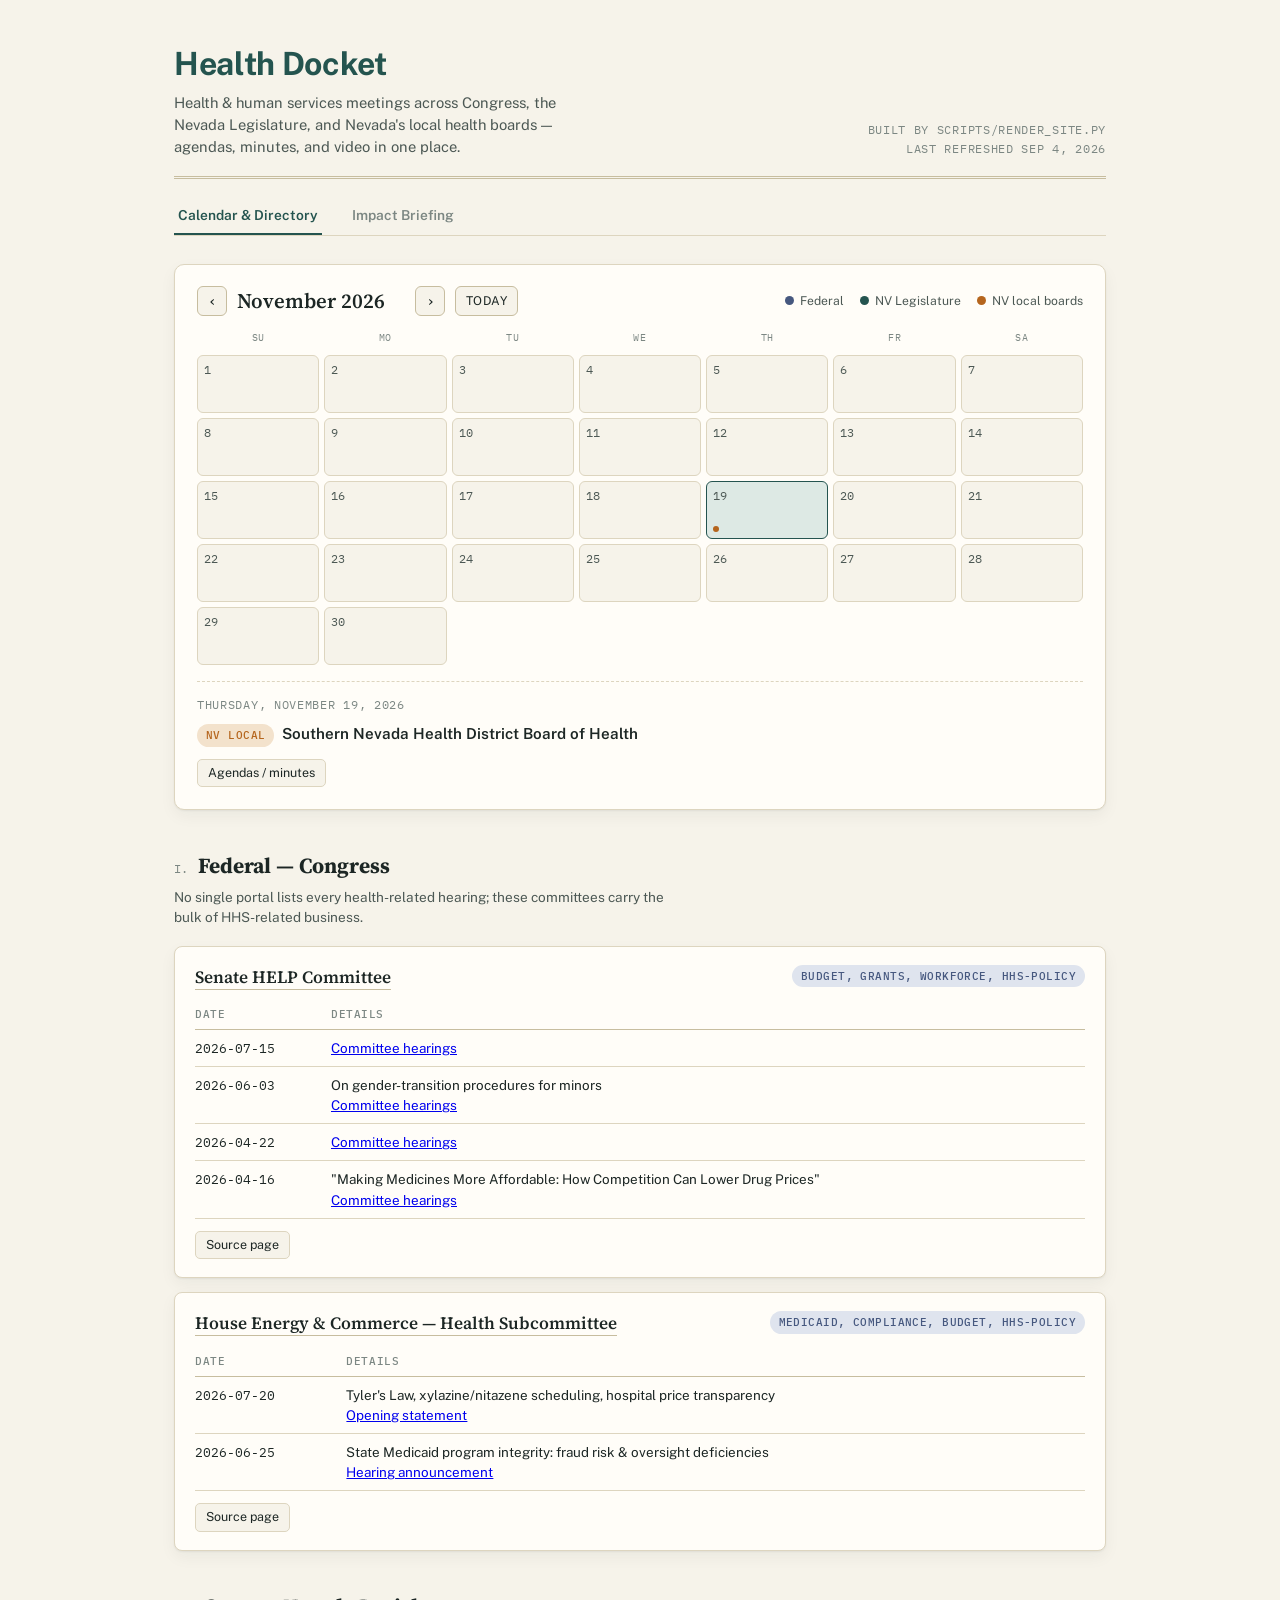
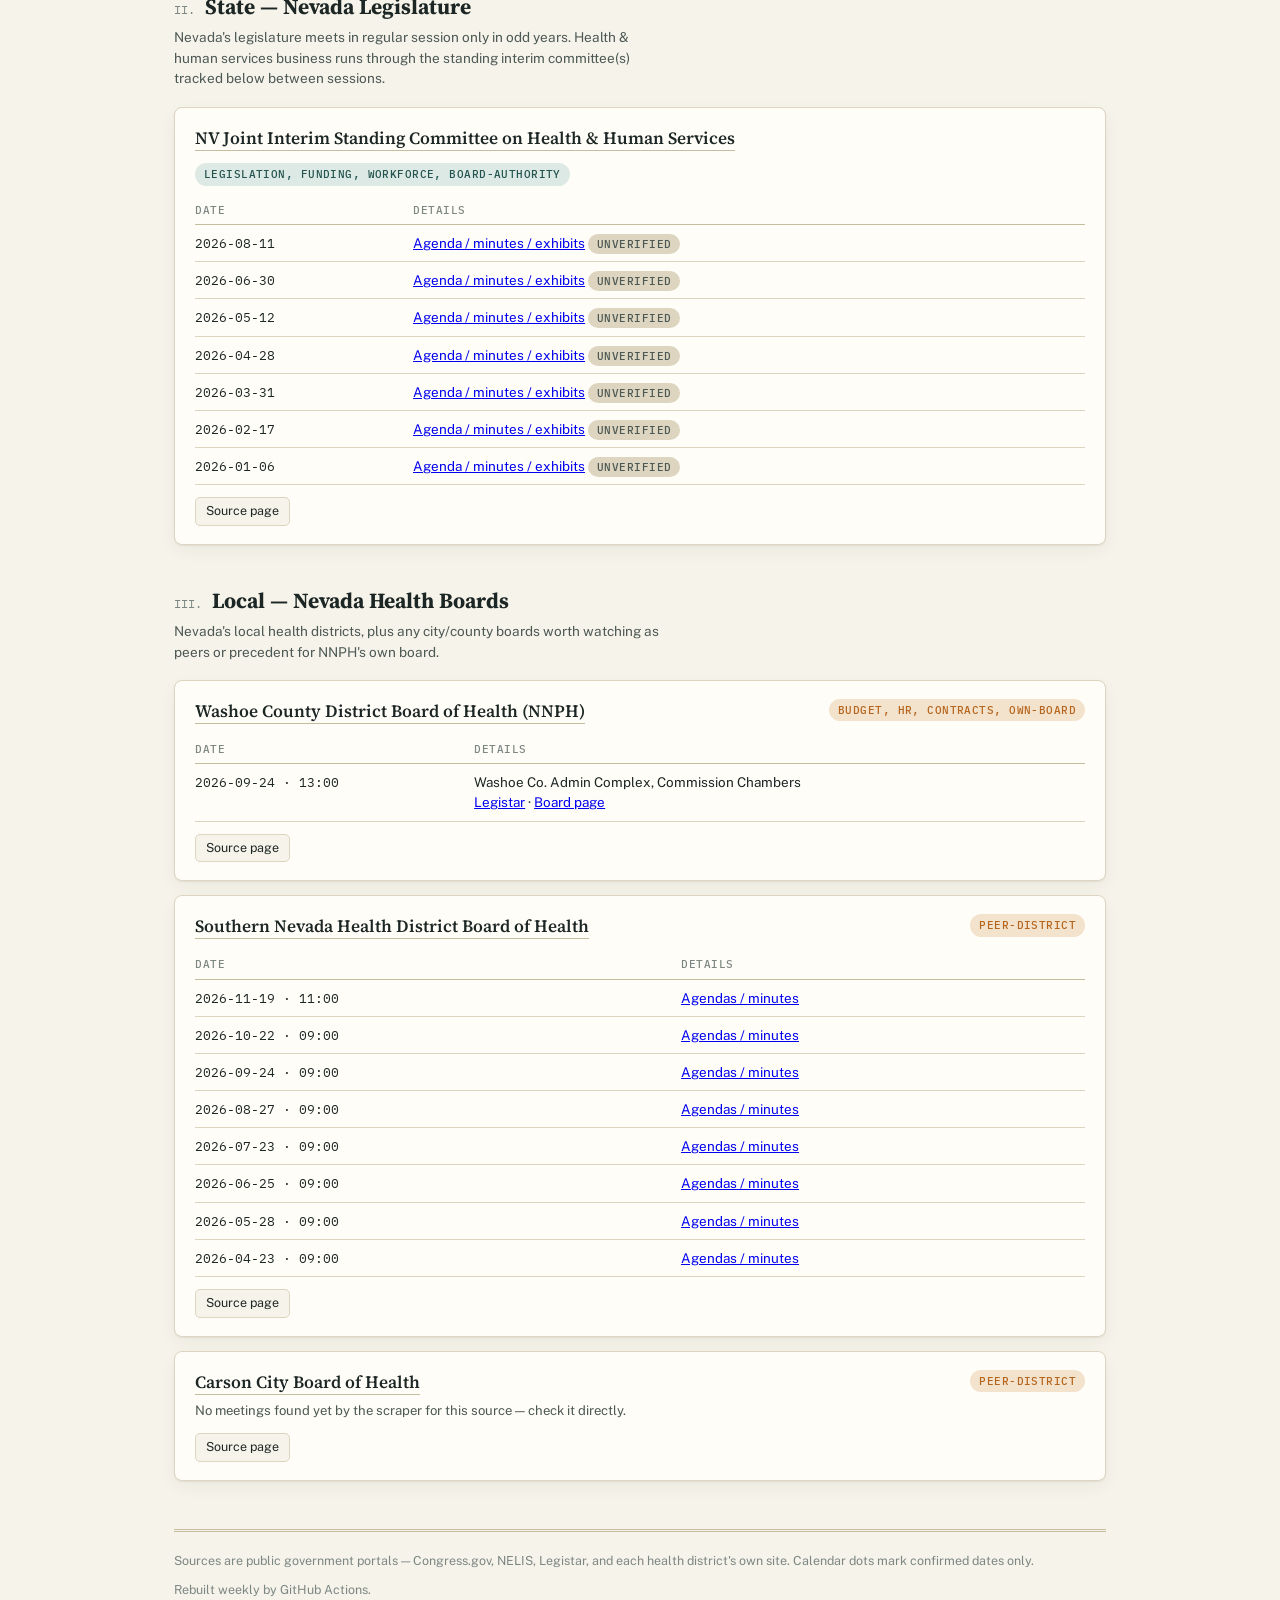
==== commit d7d61a88: "Weekly refresh: 2026-09-04" ====
--- a/site/index.html
+++ b/site/index.html
@@ -252,33 +252,38 @@
             <tr><th>Date</th><th>Details</th></tr>
             
             <tr>
-              <td class="date">2026-08-11 · 09:00</td>
-              <td>Final meeting of the 2025–2026 interim<br><a href="https://www.leg.state.nv.us/App/InterimCommittee/REL/Interim2025/Meeting/34838" target="_blank" rel="noopener">Agenda / minutes</a></td>
-            </tr>
-            
-            <tr>
-              <td class="date">2026-06-30 · 09:00</td>
-              <td><a href="https://www.leg.state.nv.us/App/InterimCommittee/REL/Interim2025/Meeting/34835" target="_blank" rel="noopener">Agenda / minutes</a></td>
-            </tr>
-            
-            <tr>
-              <td class="date">2026-05-12 · 09:00</td>
-              <td><a href="https://www.leg.state.nv.us/App/InterimCommittee/REL/Interim2025/Meeting/34836" target="_blank" rel="noopener">Agenda / minutes</a></td>
-            </tr>
-            
-            <tr>
-              <td class="date">2026-04-28 · 09:00</td>
-              <td><a href="https://www.leg.state.nv.us/App/InterimCommittee/REL/Interim2025/Meeting/35162" target="_blank" rel="noopener">Agenda / minutes</a></td>
-            </tr>
-            
-            <tr>
-              <td class="date">2026-02-17 · 09:00</td>
-              <td><a href="https://www.leg.state.nv.us/App/InterimCommittee/REL/Interim2025/Meeting/34834" target="_blank" rel="noopener">Agenda / minutes</a></td>
-            </tr>
-            
-            <tr>
-              <td class="date">2026-01-06 · 09:00</td>
-              <td><a href="https://www.youtube.com/watch?v=RcCjScFBsyc" target="_blank" rel="noopener">Video (YouTube)</a></td>
+              <td class="date">2026-08-11</td>
+              <td><a href="https://www.leg.state.nv.us/App/InterimCommittee/REL/Interim2025/Meeting/34838" target="_blank" rel="noopener">Agenda / minutes / exhibits</a> <span class="pill pill-watch">unverified</span></td>
+            </tr>
+            
+            <tr>
+              <td class="date">2026-06-30</td>
+              <td><a href="https://www.leg.state.nv.us/App/InterimCommittee/REL/Interim2025/Meeting/34835" target="_blank" rel="noopener">Agenda / minutes / exhibits</a> <span class="pill pill-watch">unverified</span></td>
+            </tr>
+            
+            <tr>
+              <td class="date">2026-05-12</td>
+              <td><a href="https://www.leg.state.nv.us/App/InterimCommittee/REL/Interim2025/Meeting/34836" target="_blank" rel="noopener">Agenda / minutes / exhibits</a> <span class="pill pill-watch">unverified</span></td>
+            </tr>
+            
+            <tr>
+              <td class="date">2026-04-28</td>
+              <td><a href="https://www.leg.state.nv.us/App/InterimCommittee/REL/Interim2025/Meeting/35162" target="_blank" rel="noopener">Agenda / minutes / exhibits</a> <span class="pill pill-watch">unverified</span></td>
+            </tr>
+            
+            <tr>
+              <td class="date">2026-03-31</td>
+              <td><a href="https://www.leg.state.nv.us/App/InterimCommittee/REL/Interim2025/Meeting/34837" target="_blank" rel="noopener">Agenda / minutes / exhibits</a> <span class="pill pill-watch">unverified</span></td>
+            </tr>
+            
+            <tr>
+              <td class="date">2026-02-17</td>
+              <td><a href="https://www.leg.state.nv.us/App/InterimCommittee/REL/Interim2025/Meeting/34834" target="_blank" rel="noopener">Agenda / minutes / exhibits</a> <span class="pill pill-watch">unverified</span></td>
+            </tr>
+            
+            <tr>
+              <td class="date">2026-01-06</td>
+              <td><a href="https://www.leg.state.nv.us/App/InterimCommittee/REL/Interim2025/Meeting/34833" target="_blank" rel="noopener">Agenda / minutes / exhibits</a> <span class="pill pill-watch">unverified</span></td>
             </tr>
             
           </table>
@@ -335,7 +340,7 @@
             
             <tr>
               <td class="date">2026-11-19 · 11:00</td>
-              <td>Moved up to avoid Thanksgiving<br><a href="https://www.southernnevadahealthdistrict.org/meetings/board-of-health-agendas-minutes-and-audio-recordings/" target="_blank" rel="noopener">Agendas / minutes</a></td>
+              <td><a href="https://www.southernnevadahealthdistrict.org/meetings/board-of-health-agendas-minutes-and-audio-recordings/" target="_blank" rel="noopener">Agendas / minutes</a></td>
             </tr>
             
             <tr>
@@ -360,7 +365,7 @@
             
             <tr>
               <td class="date">2026-06-25 · 09:00</td>
-              <td><a href="https://www.southernnevadahealthdistrict.org/meetings/june-25-2026-900-a-m/" target="_blank" rel="noopener">Meeting page</a></td>
+              <td><a href="https://www.southernnevadahealthdistrict.org/meetings/board-of-health-agendas-minutes-and-audio-recordings/" target="_blank" rel="noopener">Agendas / minutes</a></td>
             </tr>
             
             <tr>
@@ -429,16 +434,6 @@
           </div>
         </div>
         
-        <div class="impact-card">
-          <div class="impact-date">2026-04-22 · Senate HELP — FY2027 HHS budget hearing</div>
-          <div class="impact-title"><a href="https://www.help.senate.gov/hearings" target="_blank" rel="noopener">Senate HELP — FY2027 HHS budget hearing</a></div>
-          
-          <div class="impact-note unverified">
-            <b>Check source</b>
-            Federal HHS appropriations set the ceiling for CDC/HRSA grant lines that flow into local health district budgets (PHEP, immunization, and similar pass-through funding). A useful leading indicator to note against next year&#39;s grant revenue assumptions in the Budget Book.
-          </div>
-        </div>
-        
       
     </section>
     
@@ -451,7 +446,7 @@
         
         <div class="impact-card">
           <div class="impact-date">2026-08-11 · NV Joint Interim Standing Committee on Health &amp; Human Services</div>
-          <div class="impact-title"><a href="https://www.leg.state.nv.us/App/InterimCommittee/REL/Interim2025/Meeting/34838" target="_blank" rel="noopener">Final meeting of the 2025–2026 interim</a></div>
+          <div class="impact-title"><a href="https://www.leg.state.nv.us/App/InterimCommittee/REL/Interim2025/Meeting/34838" target="_blank" rel="noopener">NV Joint Interim Standing Committee on Health &amp; Human Services</a></div>
           
           <div class="impact-note unverified">
             <b>Check source</b>
@@ -491,15 +486,15 @@
     "note": null,
     "links": [
       {
-        "label": "Video (YouTube)",
-        "url": "https://www.youtube.com/watch?v=RcCjScFBsyc"
+        "label": "Agenda / minutes / exhibits",
+        "url": "https://www.leg.state.nv.us/App/InterimCommittee/REL/Interim2025/Meeting/34833"
       }
     ]
   },
   {
     "date": "2026-01-22",
     "tier": "local",
-    "title": "Southern Nevada Health District \u2014 Board of Health",
+    "title": "Southern Nevada Health District Board of Health",
     "note": null,
     "links": [
       {
@@ -515,7 +510,7 @@
     "note": null,
     "links": [
       {
-        "label": "Agenda / minutes",
+        "label": "Agenda / minutes / exhibits",
         "url": "https://www.leg.state.nv.us/App/InterimCommittee/REL/Interim2025/Meeting/34834"
       }
     ]
@@ -523,7 +518,7 @@
   {
     "date": "2026-02-26",
     "tier": "local",
-    "title": "Southern Nevada Health District \u2014 Board of Health",
+    "title": "Southern Nevada Health District Board of Health",
     "note": null,
     "links": [
       {
@@ -535,12 +530,24 @@
   {
     "date": "2026-03-26",
     "tier": "local",
-    "title": "Southern Nevada Health District \u2014 Board of Health",
-    "note": null,
-    "links": [
-      {
-        "label": "Agendas / minutes",
-        "url": "https://www.southernnevadahealthdistrict.org/meetings/board-of-health-agendas-minutes-and-audio-recordings/"
+    "title": "Southern Nevada Health District Board of Health",
+    "note": null,
+    "links": [
+      {
+        "label": "Agendas / minutes",
+        "url": "https://www.southernnevadahealthdistrict.org/meetings/board-of-health-agendas-minutes-and-audio-recordings/"
+      }
+    ]
+  },
+  {
+    "date": "2026-03-31",
+    "tier": "state",
+    "title": "NV Joint Interim Standing Committee on Health & Human Services",
+    "note": null,
+    "links": [
+      {
+        "label": "Agenda / minutes / exhibits",
+        "url": "https://www.leg.state.nv.us/App/InterimCommittee/REL/Interim2025/Meeting/34837"
       }
     ]
   },
@@ -571,7 +578,7 @@
   {
     "date": "2026-04-23",
     "tier": "local",
-    "title": "Southern Nevada Health District \u2014 Board of Health",
+    "title": "Southern Nevada Health District Board of Health",
     "note": null,
     "links": [
       {
@@ -587,7 +594,7 @@
     "note": null,
     "links": [
       {
-        "label": "Agenda / minutes",
+        "label": "Agenda / minutes / exhibits",
         "url": "https://www.leg.state.nv.us/App/InterimCommittee/REL/Interim2025/Meeting/35162"
       }
     ]
@@ -599,7 +606,7 @@
     "note": null,
     "links": [
       {
-        "label": "Agenda / minutes",
+        "label": "Agenda / minutes / exhibits",
         "url": "https://www.leg.state.nv.us/App/InterimCommittee/REL/Interim2025/Meeting/34836"
       }
     ]
@@ -607,7 +614,7 @@
   {
     "date": "2026-05-28",
     "tier": "local",
-    "title": "Southern Nevada Health District \u2014 Board of Health",
+    "title": "Southern Nevada Health District Board of Health",
     "note": null,
     "links": [
       {
@@ -643,12 +650,12 @@
   {
     "date": "2026-06-25",
     "tier": "local",
-    "title": "Southern Nevada Health District \u2014 Board of Health",
-    "note": null,
-    "links": [
-      {
-        "label": "Meeting page",
-        "url": "https://www.southernnevadahealthdistrict.org/meetings/june-25-2026-900-a-m/"
+    "title": "Southern Nevada Health District Board of Health",
+    "note": null,
+    "links": [
+      {
+        "label": "Agendas / minutes",
+        "url": "https://www.southernnevadahealthdistrict.org/meetings/board-of-health-agendas-minutes-and-audio-recordings/"
       }
     ]
   },
@@ -659,7 +666,7 @@
     "note": null,
     "links": [
       {
-        "label": "Agenda / minutes",
+        "label": "Agenda / minutes / exhibits",
         "url": "https://www.leg.state.nv.us/App/InterimCommittee/REL/Interim2025/Meeting/34835"
       }
     ]
@@ -691,7 +698,7 @@
   {
     "date": "2026-07-23",
     "tier": "local",
-    "title": "Southern Nevada Health District \u2014 Board of Health",
+    "title": "Southern Nevada Health District Board of Health",
     "note": null,
     "links": [
       {
@@ -704,10 +711,10 @@
     "date": "2026-08-11",
     "tier": "state",
     "title": "NV Joint Interim Standing Committee on Health & Human Services",
-    "note": "Final meeting of the 2025\u20132026 interim",
-    "links": [
-      {
-        "label": "Agenda / minutes",
+    "note": null,
+    "links": [
+      {
+        "label": "Agenda / minutes / exhibits",
         "url": "https://www.leg.state.nv.us/App/InterimCommittee/REL/Interim2025/Meeting/34838"
       }
     ]
@@ -715,7 +722,7 @@
   {
     "date": "2026-08-27",
     "tier": "local",
-    "title": "Southern Nevada Health District \u2014 Board of Health",
+    "title": "Southern Nevada Health District Board of Health",
     "note": null,
     "links": [
       {
@@ -727,7 +734,7 @@
   {
     "date": "2026-09-24",
     "tier": "local",
-    "title": "Southern Nevada Health District \u2014 Board of Health",
+    "title": "Southern Nevada Health District Board of Health",
     "note": null,
     "links": [
       {
@@ -755,7 +762,7 @@
   {
     "date": "2026-10-22",
     "tier": "local",
-    "title": "Southern Nevada Health District \u2014 Board of Health",
+    "title": "Southern Nevada Health District Board of Health",
     "note": null,
     "links": [
       {
@@ -767,8 +774,8 @@
   {
     "date": "2026-11-19",
     "tier": "local",
-    "title": "Southern Nevada Health District \u2014 Board of Health",
-    "note": "Moved up to avoid Thanksgiving",
+    "title": "Southern Nevada Health District Board of Health",
+    "note": null,
     "links": [
       {
         "label": "Agendas / minutes",
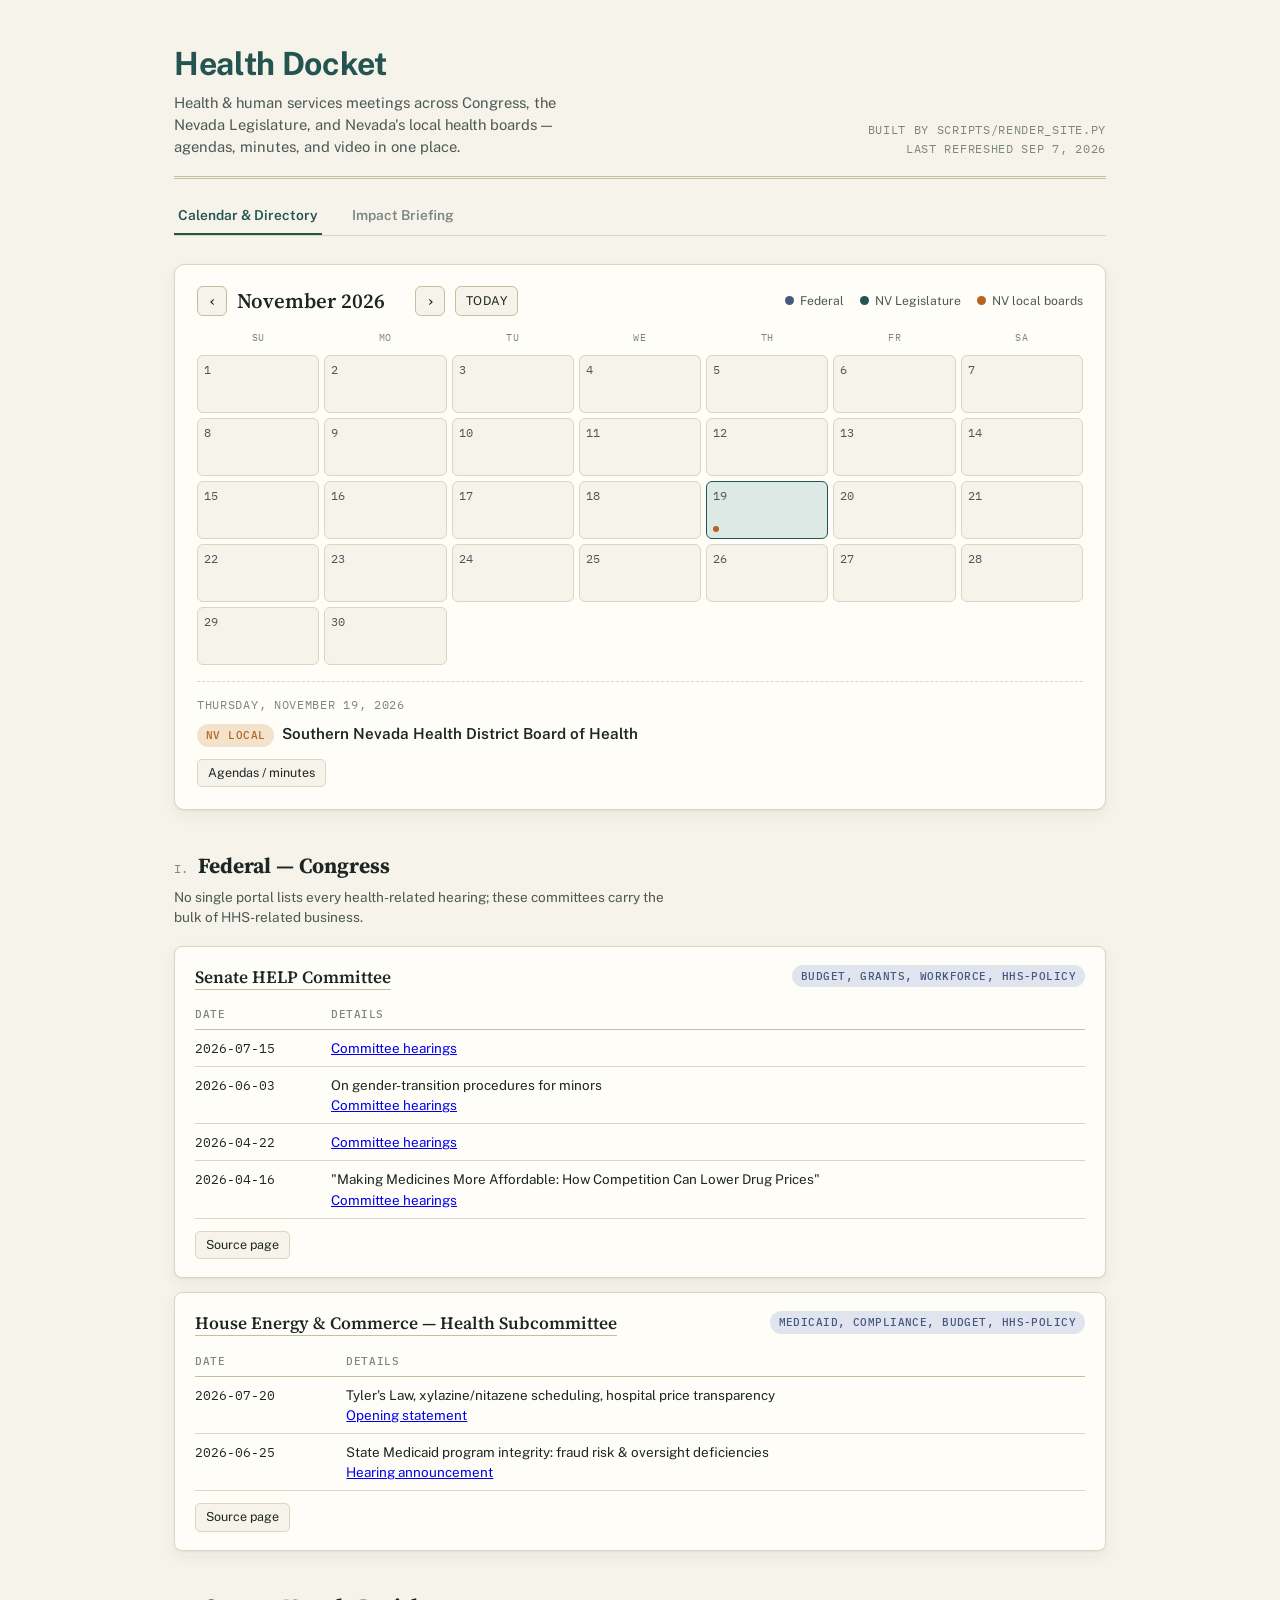
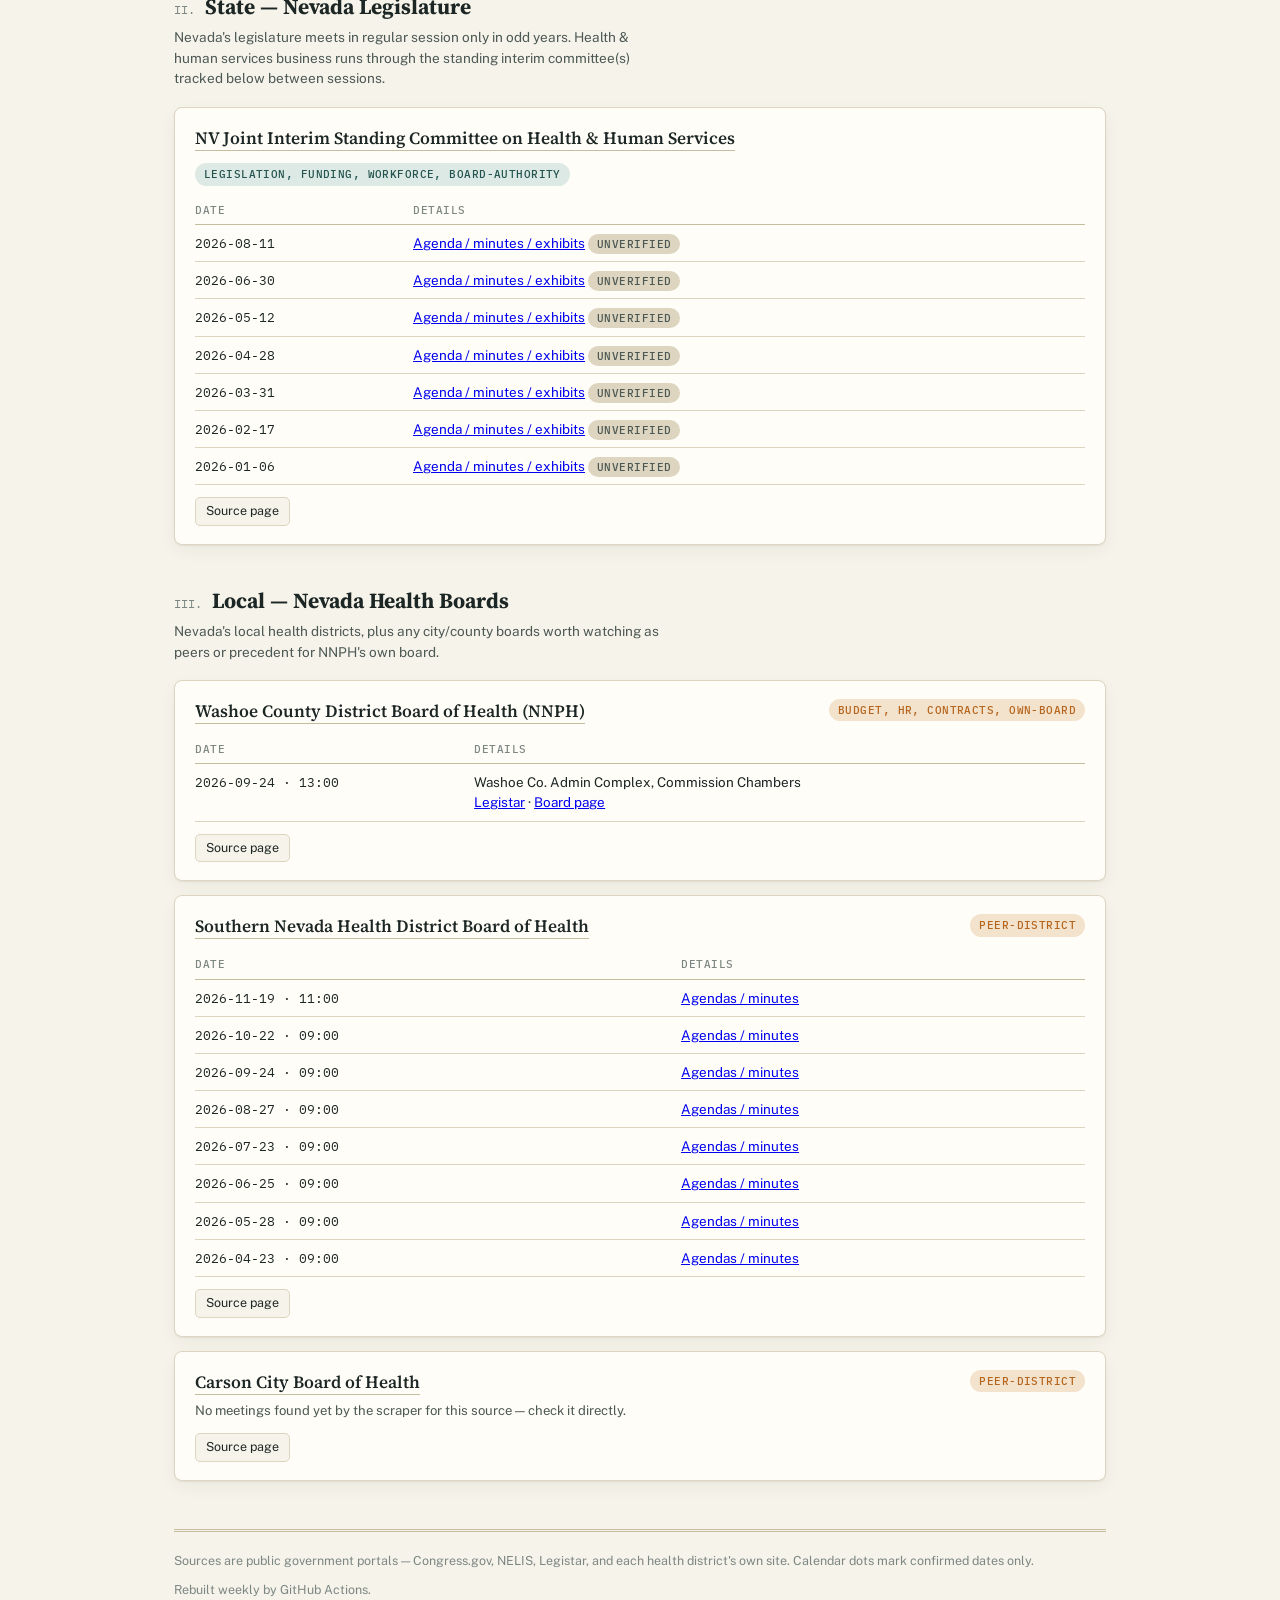
==== commit f1ba5007: "Weekly refresh: 2026-09-07" ====
--- a/site/index.html
+++ b/site/index.html
@@ -126,7 +126,7 @@
       <div class="masthead-title">Health Docket</div>
       <div class="masthead-sub">Health &amp; human services meetings across Congress, the Nevada Legislature, and Nevada's local health boards — agendas, minutes, and video in one place.</div>
     </div>
-    <div class="masthead-meta">Built by scripts/render_site.py<br>Last refreshed Sep 4, 2026</div>
+    <div class="masthead-meta">Built by scripts/render_site.py<br>Last refreshed Sep 7, 2026</div>
   </header>
 
   <nav class="tabs">
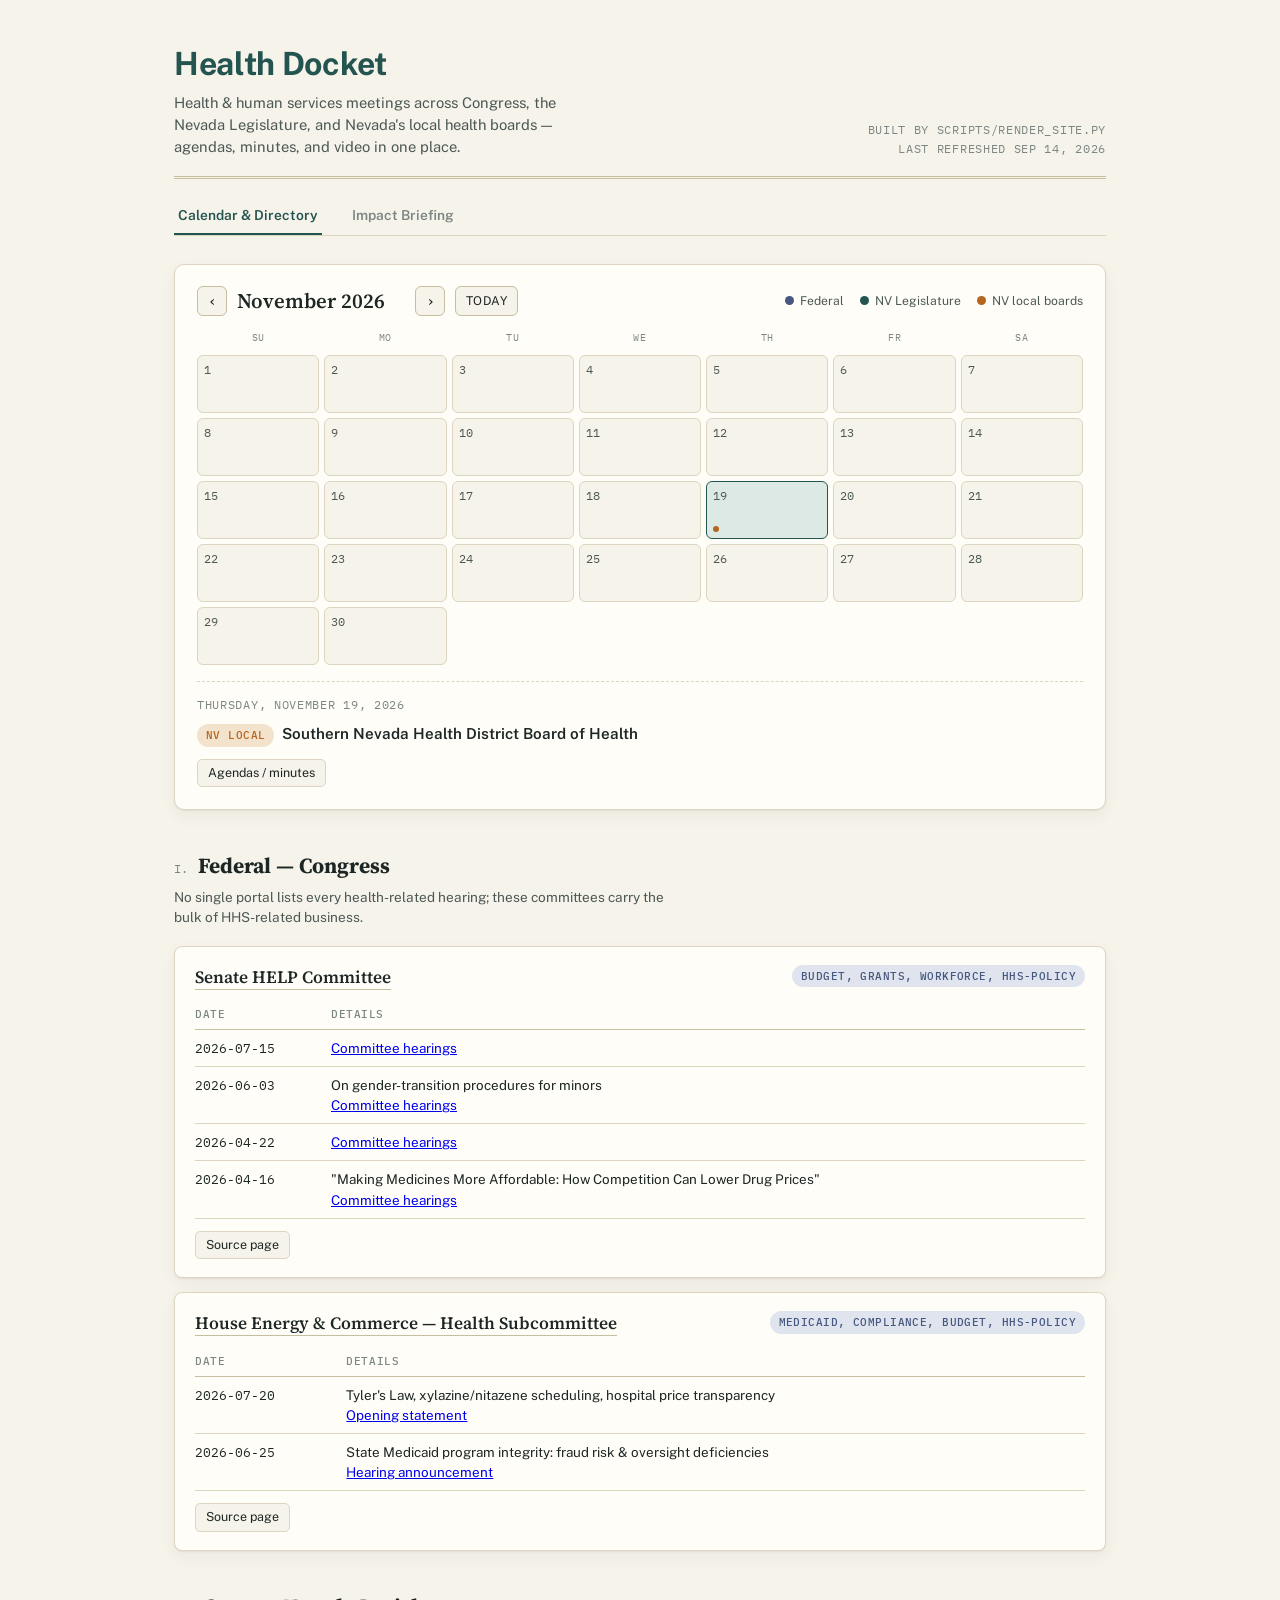
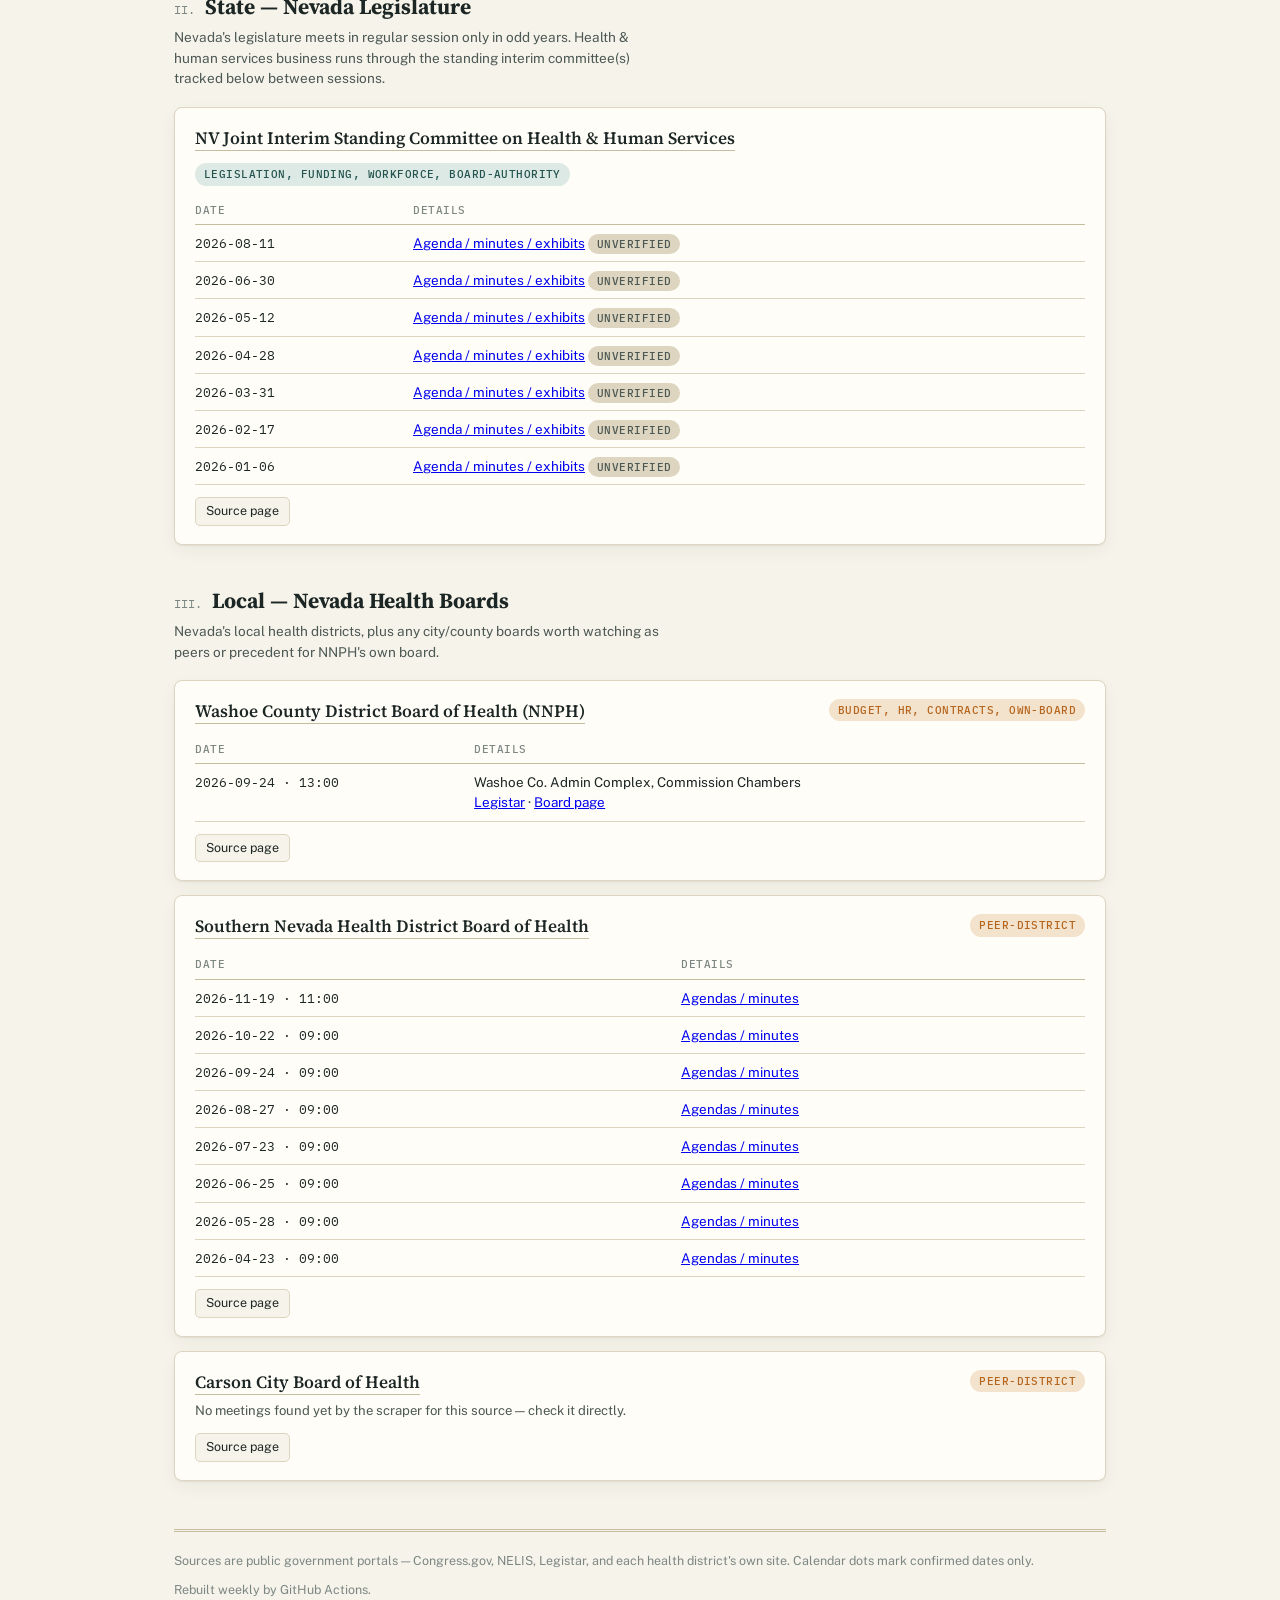
==== commit 090dcbd4: "Weekly refresh: 2026-09-14" ====
--- a/site/index.html
+++ b/site/index.html
@@ -126,7 +126,7 @@
       <div class="masthead-title">Health Docket</div>
       <div class="masthead-sub">Health &amp; human services meetings across Congress, the Nevada Legislature, and Nevada's local health boards — agendas, minutes, and video in one place.</div>
     </div>
-    <div class="masthead-meta">Built by scripts/render_site.py<br>Last refreshed Sep 7, 2026</div>
+    <div class="masthead-meta">Built by scripts/render_site.py<br>Last refreshed Sep 14, 2026</div>
   </header>
 
   <nav class="tabs">
